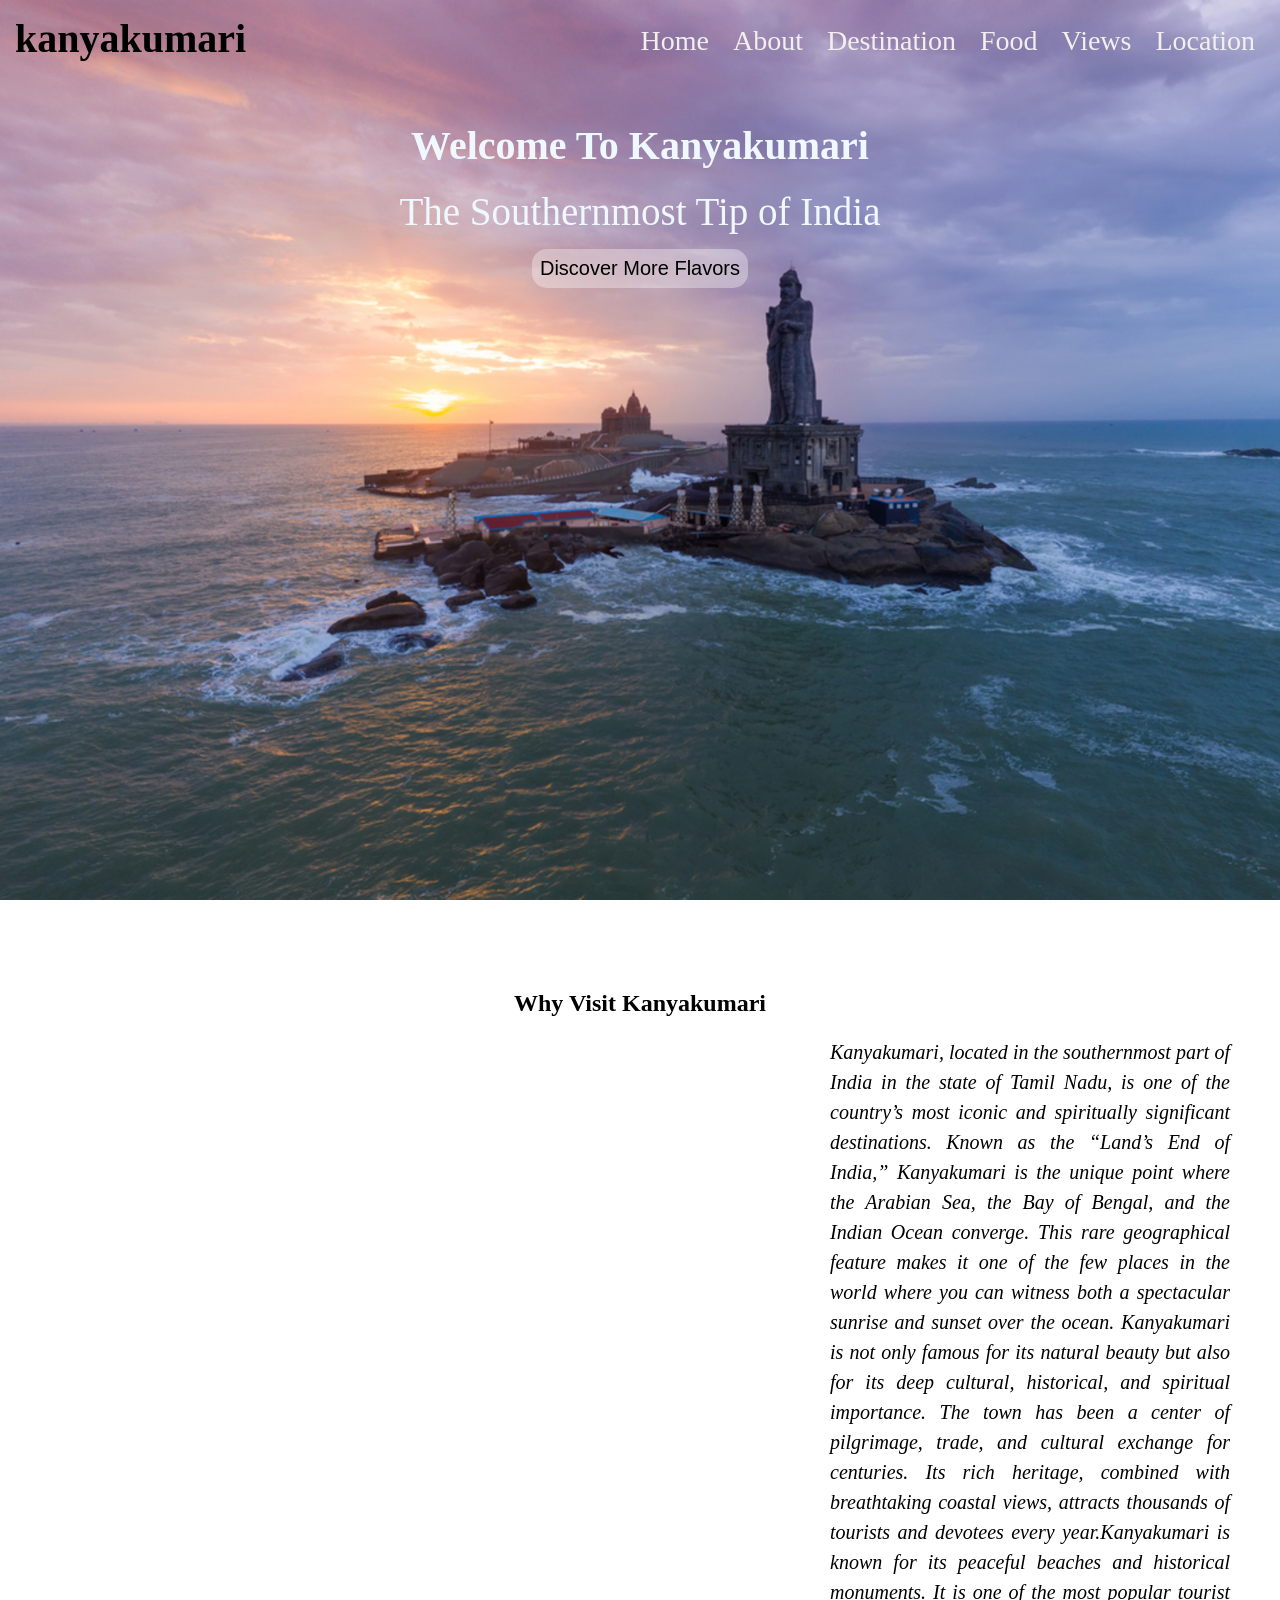
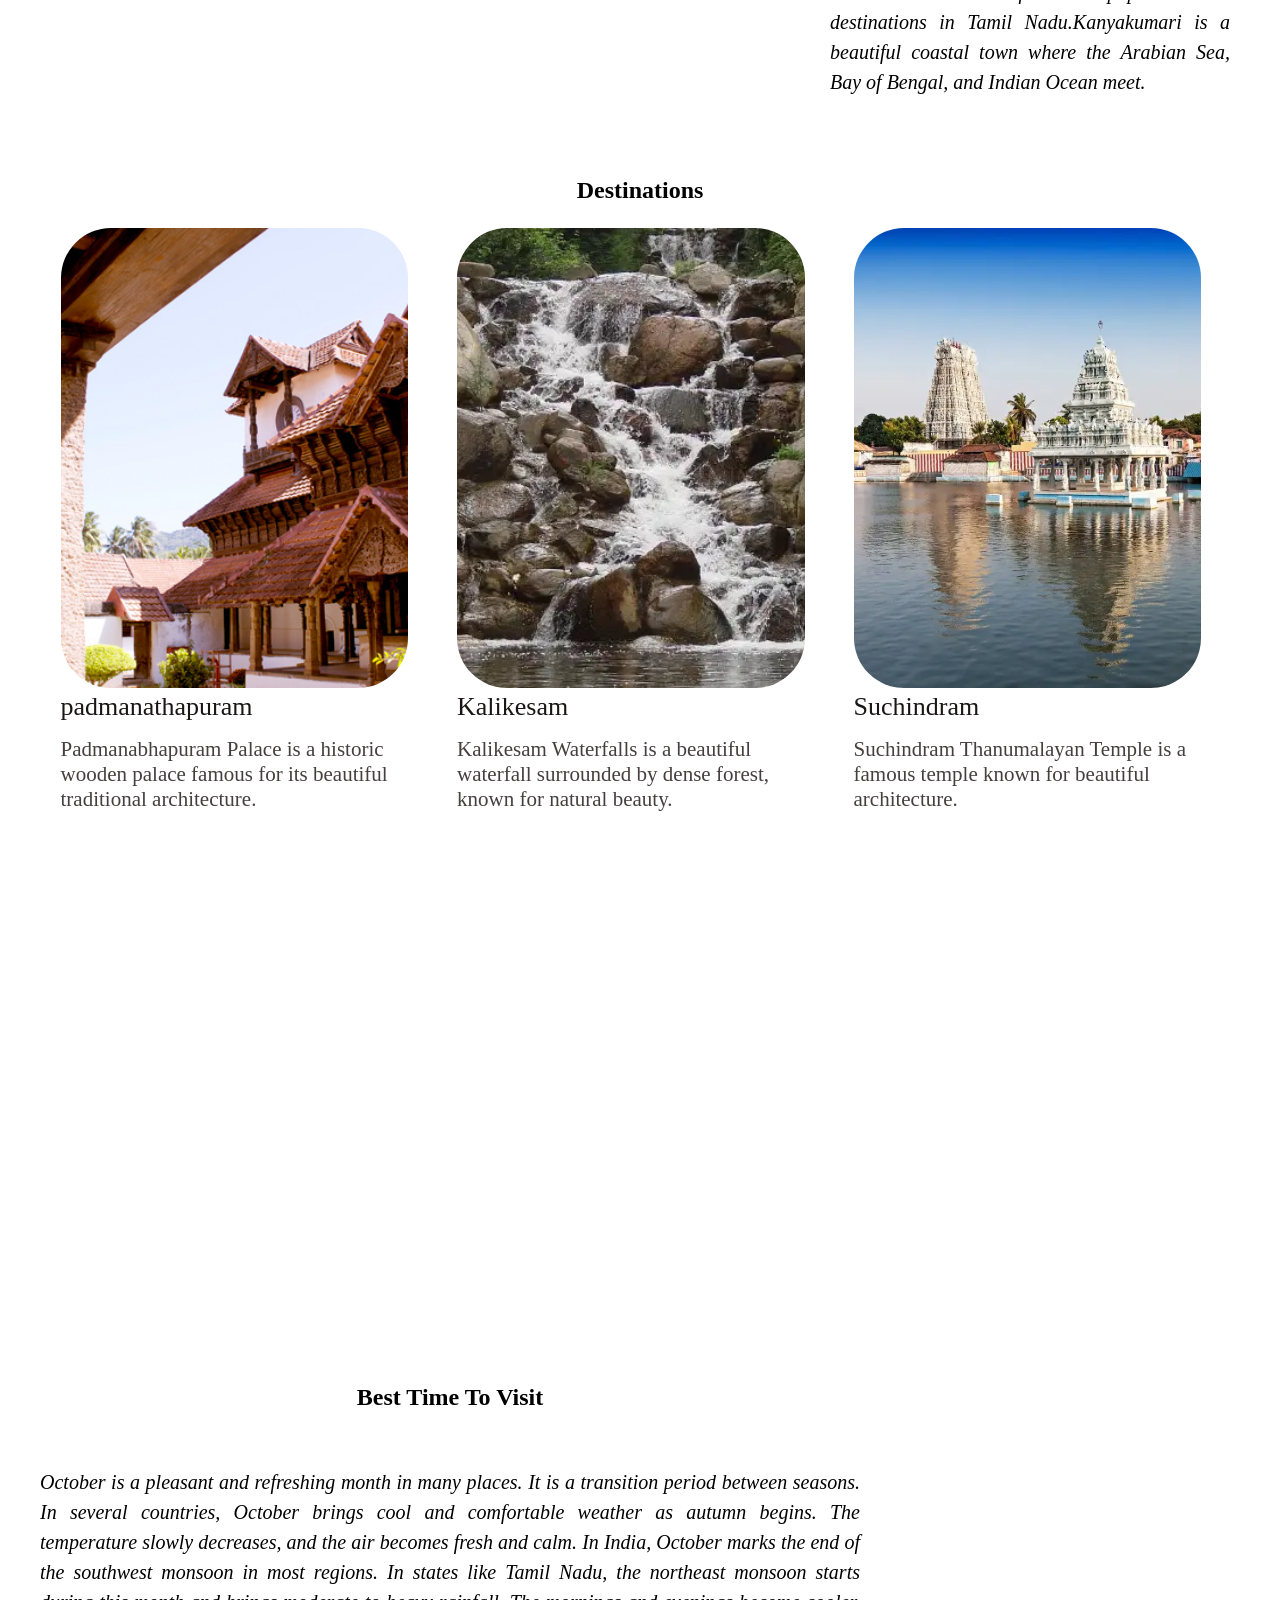
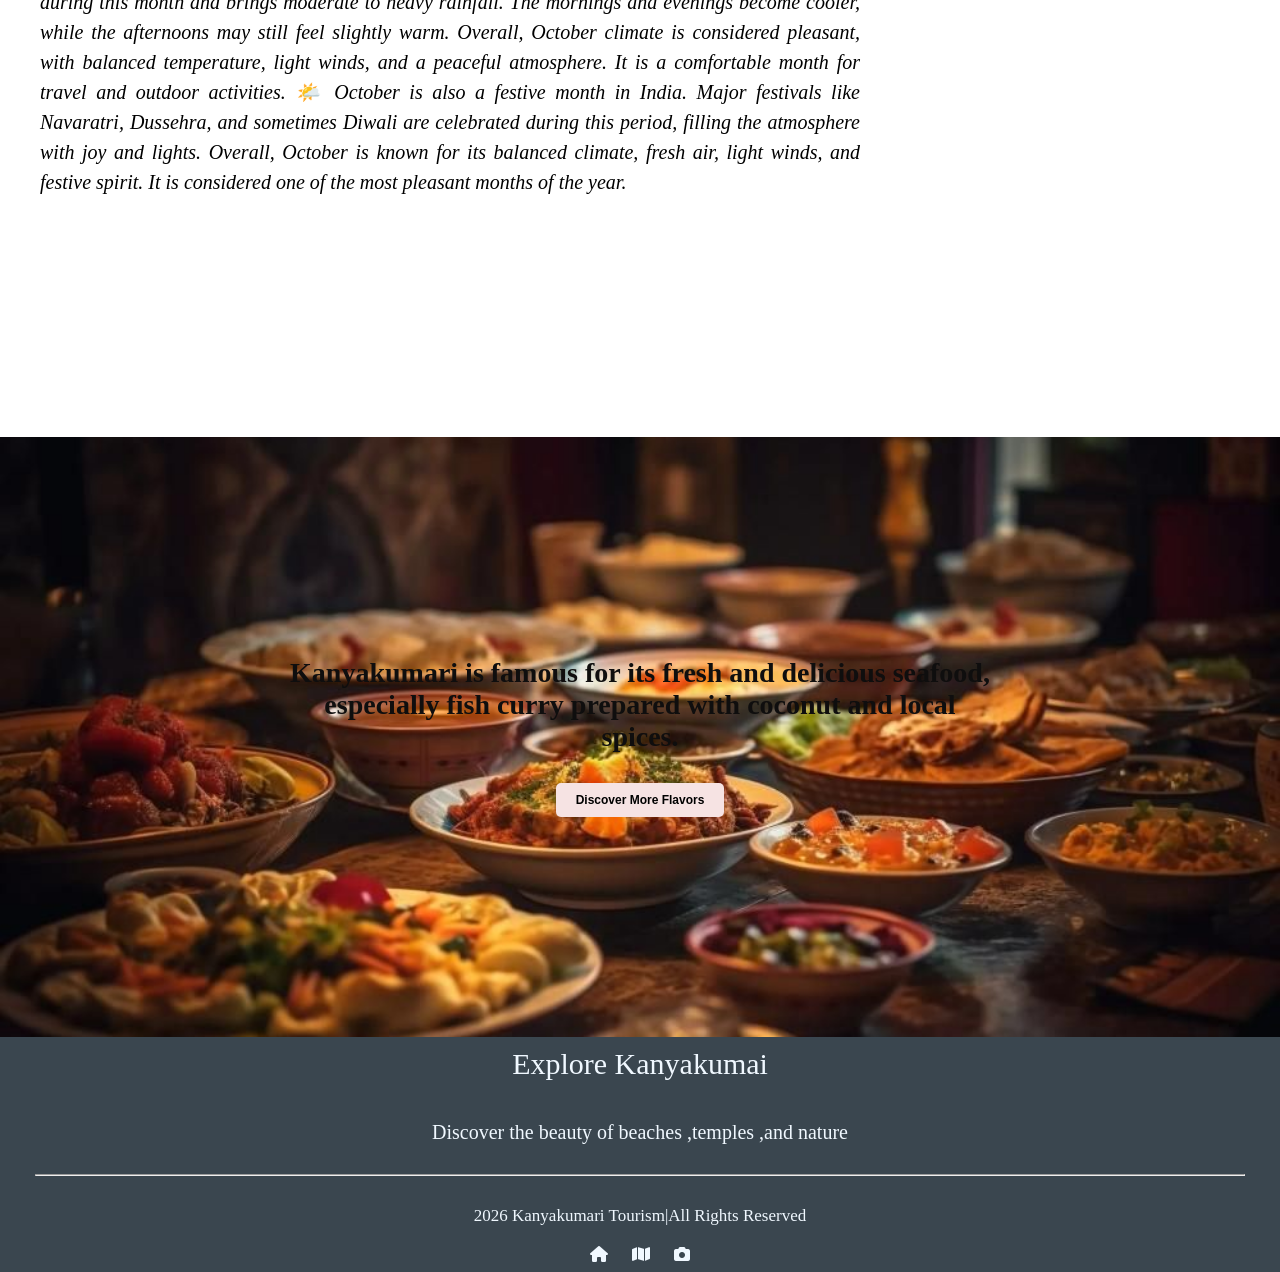
==== frontend/index.html @ 0c9edf70 "first commit" ====
<!DOCTYPE html>
<html lang="en">

<head>
    <meta charset="UTF-8">
    <meta name="viewport" content="width=device-width, initial-scale=1.0">
    <title>Native</title>
    <link rel="stylesheet" href="./index.css">
    <link rel="stylesheet" href="https://cdnjs.cloudflare.com/ajax/libs/font-awesome/6.5.0/css/all.min.css">
    <link href="https://unpkg.com/aos@2.3.1/dist/aos.css" rel="stylesheet">
    <script src="https://unpkg.com/aos@2.3.1/dist/aos.js"></script>
</head>

<body>
    <section class="sec-hero">
        <nav class="navbar">

            <div>

                <h1>kanyakumari</h1>
            </div>

            <div>

                <input type="checkbox" id="check" />

                <label for="check" class="checking">
                    <i class="fas fa-bars"></i>

                </label>


                <ul>
                    <a href="./native.html">
                        <li>Home</li>
                    </a>
                    <a href="./about.html">
                        <li>About</li>
                    </a>
                    <a href="./destination.html">
                        <li>Destination</li>
                    </a>
                    <a href="./food.html">
                        <li>Food</li>
                    </a>
                    <a href="./gallery.html">
                        <li>Views</li>
                    </a>
                    <a href="./location.html">
                        <li>Location</li>
                    </a>
                </ul>


            </div>
        </nav>


        <div class="content">
            <h1>Welcome To Kanyakumari</h1>
            <p>The Southernmost Tip of India</p>
            <!-- <button href="#cover">Explore Your Visit</button> -->
            <a href="./gallery.html"><button>Discover More Flavors</button></a>
        </div>

    </section>
    <section class="sec-about">
        <div class="about">
            <h1 class="heading">Why Visit Kanyakumari</h1>
        </div>
        <div class="ff">
            <div class="vdeo" data-aos="fade-right">
                <video src="../assets/video.mp4" autoplay muted loop></video>
            </div>
            <div class="para" data-aos="fade-left">
                <p>Kanyakumari, located in the southernmost part of India in the state of Tamil Nadu, is
                    one of the
                    country’s most iconic and spiritually significant destinations. Known as the “Land’s End of India,”
                    Kanyakumari is the unique point where the Arabian Sea, the Bay of Bengal, and the Indian Ocean
                    converge.
                    This rare geographical feature makes it one of the few places in the world where you can witness
                    both a
                    spectacular sunrise and sunset over the ocean.

                    Kanyakumari is not only famous for its natural beauty but also for its deep cultural, historical,
                    and
                    spiritual importance. The town has been a center of pilgrimage, trade, and cultural exchange for
                    centuries. Its rich heritage, combined with breathtaking coastal views, attracts thousands of
                    tourists
                    and devotees every year.Kanyakumari is known for its peaceful beaches and historical monuments.

                    It is one of the most popular tourist destinations in Tamil Nadu.Kanyakumari is a beautiful coastal
                    town where the Arabian Sea, Bay of Bengal, and Indian Ocean meet.
                    


                </p>

            </div>
        </div>
    </section>
    <section class="section1">
        <div class="destination">
            <h1> Destinations</h1>
        </div>
        <div class="cards">
            <div class="images"data-aos="zoom-in-up">

                <img class="image" src="../assets/padmanathapuram.jpg" alt="">
                <p class="para1">padmanathapuram</p>
                <P class="para2">Padmanabhapuram Palace is a historic wooden palace famous for its beautiful traditional
                    architecture.</P>
            </div>
            <div class="images" data-aos="zoom-in-up">
                <img class="image" src="../assets/kalikesaam.webp">
                <p class="para1">Kalikesam</p>
                <P class="para2">Kalikesam Waterfalls is a beautiful waterfall surrounded by dense forest, known for
                    natural beauty.</p>

            </div>
            <div class="image-destination" data-aos="zoom-in-up">
                <img class="image" src="../assets/suchindram.webp">
                <p class="para1">Suchindram</p>
                <p class="para2">Suchindram Thanumalayan Temple is a famous temple known for beautiful architecture.</p>
            </div>
        </div>

    </section>
    <section>
        <div class="Attachment">
            <p></p>
        </div>
    </section>

    <section>
        <div class="about-visit">
            <div>
                <h1 class="para-visit">Best Time To Visit</h1>
                <p class="about-para">October is a pleasant and refreshing month in many places. It is a transition
                    period between seasons. In
                    several countries, October brings cool and comfortable weather as autumn begins. The temperature
                    slowly
                    decreases, and the air becomes fresh and calm.

                    In India, October marks the end of the southwest monsoon in most regions. In states like Tamil Nadu,
                    the
                    northeast monsoon starts during this month and brings moderate to heavy rainfall. The mornings and
                    evenings
                    become cooler, while the afternoons may still feel slightly warm.

                    Overall, October climate is considered pleasant, with balanced temperature, light winds, and a
                    peaceful
                    atmosphere. It is a comfortable month for travel and outdoor activities. 🌤️
                    October is also a festive month in India. Major festivals like Navaratri, Dussehra, and sometimes
                    Diwali are celebrated during this period, filling the atmosphere with joy and lights.

                    Overall, October is known for its balanced climate, fresh air, light winds, and festive spirit. It
                    is considered one of the most pleasant months of the year.</p>
            </div>
            <div class="img-visiter" data-aos="flip-right">
                <img class="img-visit" src="../assets/october.webp">
            </div>
        </div>

    </section>
    <div class="background">
        <p class="background-about">Kanyakumari is famous for its fresh and delicious seafood, especially fish curry
            prepared with coconut and local spices. </p>
        <a href="./food.html"><button class="buttons">Discover More Flavors</button></a>

    </div>

    <section class="lastsection">
        <div>
            <p class="footer-main1">Explore Kanyakumai</p>
            <p class="footer-main2">Discover the beauty of beaches ,temples ,and nature</p>
            
            <hr>
            <div>
                <P class="footer-main3">2026 Kanyakumari Tourism|All Rights Reserved</P>
            </div>
        </div>
        <div class="icons">
            <i class="fa-solid fa-house icon"></i>
            <i class="fa-solid fa-map icon"></i>
            <i class="fa-solid fa-camera icon"></i>
        </div>
    </section>
    <script src="script.js"></script>
    <script>
        AOS.init();
    </script>

</body>

</html>
---- frontend/index.css ----
*
{
    padding: 0;
    margin: 0;
    box-sizing: border-box;
}
html,body{
  overflow-x: hidden;
  width: 100%;
}

 .navbar {
    display: flex;
    justify-content: space-between;
    /* list-style: none; */
    padding: 15px;
    color:black;

}

.navbar ul {
    list-style-type: none;
   
}    

.dashboard
{
  color: white;
}





.checking {

display: none;

}

#check {

display: none;
}



.navbar li {



display: inline-block;



padding: 10px;



font-size: 28px;
}



.navbar li:hover {
  color: #090909;
}



.navbar a {
  color: rgb(243, 239, 239);
  text-decoration: none;
  gap: 20px;
}
.navbar h1{
  font-size: 40px;
}






.sec-hero
{
    background-image:url("../assets/kk1.jpg");
    background-size: cover;      
    background-position: center;
    background-repeat: no-repeat;
    margin: 0;                
   height: 100vh;
   width: 100%; 
  

}


.content
{

  height: 100vh;
  
  justify-content: center; 
  align-items: center;      
  text-align: center;
  color: aliceblue;
  margin-top: 10px;
  
}
.content p{
  margin-top: 20px;
  font-size: 39px;
}
.content h1{
  font-size: 40px;
  margin-top: 40px;
  /* width: 700px; */
}
.content button{
  border-radius:15px;
  padding: 8px;
  margin-top: 15px;

  border-color:black;
  border-style: none;
  align-items: end;
 
  background-color:rgba(255, 255, 255, 0.336);
  font-size: 20px;

  


  
}
.heading
{
  align-items: center;
}

.about h1{
 text-align: center;
  /* margin-left: 250px; */
  margin-top: 60px;
}


.ff
{
  display: flex;
  justify-content: center;
  align-items: center;
}


.vdeo{
   width: 100%;
    height: 450px;
    margin-right: 20px;
}

 video {
    width: 750px;
    height: 100%;
    object-fit: cover;
    border-radius: 35px;
    margin-left: 10px;
}
.para
{
  font-size:20px;
  line-height:1.5;
  text-align: justify;
  
  width:100%;
  padding: 20px;
  font-style: italic;

}

.sec-about{
  
  padding: 30px;
}



.destinations
{
  
  text-align: center;
  font-size:40px;
}
.destination{
  
    margin-bottom: 24px;
    text-align: center;
}

.images {
    width: 30%;
}
.image-destination {
    width: 30%;
    
}


.image {
    width: 95%;
    height: 460px;
    object-fit: cover;
    border-radius: 50px;
}
.cards
{
  display: flex;
  
  justify-content: space-evenly;
  align-items: center;
}
.para1
{
  font-size: 26px;
  color:rgb(27, 22, 22);

}
.para2
{
  color: rgb(70, 63, 63);
  margin-top: 15px;
  font-size:21px;
}
.section1
{
  
  padding: 30px;
}
/* visittt section */
.img-visit
{
  width:100%;
  height: 80%;
  object-fit: cover;
  display: block;
  
  border-radius:15%;
  margin-top: 40px;
  
}
.about-visit
{
  display: flex;
}
 .about-para
{
  width: 900px;
  font-size: 20px;
  text-align: justify;
  line-height: 1.5;
  padding: 40px;
  font-style: italic;
} 
.img-visiter
{
  width: 800px;
  height: 670px;
  
} 
 
.para-visit
{
text-align: center;
line-height: 2.5;
}
.Attachment
{
  background-image: url("../assets/temple1.jpg");
  background-attachment: fixed;
  background-position: center;
  background-size: cover;
  background-repeat: no-repeat;
  width: 100%; 
   height: 500px;
   margin-bottom: 25px;
}
.background {
    display: flex;
    flex-direction: column;   /* paragraph & button one below another */
    justify-content: center;  /* vertical center */
    align-items: center;      /* horizontal center */
    text-align: center;       /* text center */
    
    height: 300px;            /* section height */
    background-color: #0a2a43; /* example background */
    color: white;
    margin: 0;
}

.background-about {
    max-width: 700px;
    margin-bottom: 30px;
    font-size: 28px;
    color:rgb(15, 14, 14);
    font-weight: bold;
}

.background button {
    padding: 10px 20px;
    border: none;
    background-color:rgb(246, 227, 227);
    color:black;
    font-weight: bold;
    cursor: pointer;
    border-radius: 60px;
    /* padding: 15px; */
    border-radius: 5px;
    font-size: 12px;
}

.background button:hover {
    background-color:rgb(137, 125, 125);
}
.background
{
  background-image:url("../assets/background1.jpg");
  background-position: center;
  background-repeat: no-repeat;
  background-size: cover;
  width:100%;
  height:600px;;
}

.food img
{
  width: 100%;
  height: 100%;
}
.food{
  display: flex;
  flex-direction: row;
  width: 100%;
  flex-wrap: nowrap;
  overflow-x: scroll;
  scrollbar-width: none;

}
.foods
{
  width:400px;
  height:560px;
  flex-shrink: 0;
  overflow: hidden;
  margin:20px;
  border-radius: 20px;
}
.food-about{
  text-align: center;
  margin: 50px;
}
 /* footer-section */

.footer-main1
{
  text-align: center;
  font-size: 30px;
  
  padding: 10px;
  
}
.footer-main2
{
  text-align: center;
  font-size: 20px;
  margin: 20px;
  padding: 10px;
  
  
}
.footer-main3
{
  text-align: center;
  font-size: 17px;
  padding: 10px;
  gap:10px;
  margin-top: 20px;
}

.footer-body
{
  text-align: center;
}
.footer {
    display: flex;
    justify-content: center;  
    align-items: center;       
    gap: 40px;                 

    padding: 10px 0;
    font-size: 20px;
    
}

 

.footer-main p:hover {
    color: #00bcd4;
}
.lastsection
{
   background-color:#3a464f;
  
  color:aliceblue;
  
}
.line
{
  
  border-bottom: 2px solid rgb(107, 97, 97);
  /* width:500px; */

}

 
.icons{
  text-align: center;
}
.icon
{
  margin:10px;
}
hr{

  margin-right:35px;
  margin-left: 35px;
  background-color: rgb(111, 114, 118);
}
.footer-main li{
  text-decoration: none;
  color: white;
  list-style-type: none;
}




  /* Navbar */
  @media (max-width: 768px) {
    

    .navbar {

padding: 8px;
text-align: center;

align-items: center;

font-size: 25px;
justify-content: space-between; 

}

.navbar h1{

font-size: 27px;

}

.navbar ul{
  display: none;
}



.checking {
display: block;

}



#check:checked ~ ul {
display: flex;
flex-direction: column;
position: fixed;
top: 70px;
left: 0px;
width: 100%;
background-color: rgb(21, 26, 21);
align-items: center;
}



.navbar a {

text-decoration: none;
}

.navbar li{
  padding: 6px 8px;
  font-size: 13px;
  display: block;
}


 .content h1 {
        font-size: 25px;
        /* width: 290px; */
    }

    .content p {
        font-size: 20px;
    }

    .content button {
        padding: 8px 16px;
        font-size: 14px;
        margin-top: 20px;
    }

    .sec-hero {
        height:400px;
        
    }




  
  
  
  .ff{
    flex-direction: column;   
    gap: 20px;
  }

  .vdeo video{
    height: 450px; 
    width: 270px;          
  }

  .para{
    width:300px;
    text-align: center;
    padding:10px;
    margin: 10px;
    
  }

  .para p{
    font-size: 15px;
    line-height: 1.6;
  }
  .heading
  {
     width:270px;
     font-size: 25px;
     align-items: center;
     margin-bottom: 30px;
  }


  .cards {
    display: flex;
    flex-direction: column;   
    align-items: center;
  }

  .images {
    width: 90%;
    margin-bottom: 20px;
    text-align: center;
  }

  .image-destination {
    width: 90%;
    margin-bottom: 20px;
    text-align: center;
  }

  .image {
    width: 100%;
    height: 220px;
    object-fit: cover;
    border-radius: 15px;
  }

  .para1 {
    font-size: 20px;
    font-weight: bold;
    margin-top: 10px;
  }

  .para2 {
    font-size: 15px;
    padding: 10px;
    line-height: 1.5;
  }

  .destination h1 {
    text-align: center;
    font-size: 24px;
    margin-bottom: 20px;
  }



  .about-visit{
    flex-direction: column;   
    align-items: center;
  }

  .img-visiter{
    width: 100%;
    height: auto;
  }
  .img-visit
  {
    margin-bottom: 20px;
    padding: 10px;
    /* height: 200px; */
  }

  .about-para{
    width: 100%;
    padding: 20px;
    font-size: 16px;
  }

  

    .nav{
        flex-direction: column;
        align-items: center;
    }

    .nav ul{
        display: flex;
        flex-direction: column;   /* 👈 column */
        align-items: center;
        gap: 15px;
        padding: 0;
    }

    .nav ul li{
        list-style: none;
    }

    .nav ul li a{
        text-decoration: none;
        color: white;
        font-size: 16px;
    }



    .background{
        
        padding: 25px 15px;
        

    }

    .background-about{
        
        font-size: 20px;
        width: 300px;
        color: white;
        
    }
    

    .background button{
        width: 60%;
        padding: 5px;
        
        font-size: 6px;
        margin-bottom: 150px;
    }
    
    .background button{
    width:200px;
  
    font-size: 12px;
}



}









  @media (min-width: 768px) and (max-width: 1024px) {

 .navbar {



padding: 8px;



text-align: center;


align-items: center;



font-size: 25px;


justify-content: space-between; 



}

.navbar h1{



font-size: 40px;

}

.navbar ul {

 display: none;


}



.checking {


display: block;



}



#check:checked ~ ul {
display: flex;
flex-direction: column;
position: fixed;
top: 70px;
left:4px;
width: 100%;
background-color: rgb(22, 27, 22);
align-items: center;
}



.navbar a {

text-decoration: none;
}

.navbar li{
  padding: 6px 8px;
  font-size: 13px;
  display: block;
}



    .content h1 {
        font-size: 40px;
          
    }

    .content p {
        font-size: 26px;
    
    }

    .content button {
        padding: 10px 20px;
        font-size: 15px;
        margin-top:20px ;
    }

    





     /* aboutt */
  
     .about  h1
     {
      padding-left:200px;
      width: 550px;
      font-size: 32px;
     }
  .sec-about .ff{
    display: flex;
    flex-direction: column;
    align-items: center;
    text-align: center;
  }

  .vdeo video{
    width: 100%;
    height: 450px;
    object-fit: cover;
  }

  .para{
    width: 100%;
    margin-top: 20px;
    line-height: 1.6;
  }


  .about-visit{
    flex-direction: column;  
    align-items: center;
  }

  .img-visiter{
    width: 90%;
    height:90%;
  }
  .img-visit
  {
    margin-bottom: 20px;
  }

  .para-visit{
    width: 100%;
    padding: 20px;
  
  }

  .heading{
    margin-bottom: 20px;
       
        
    } 

    
    .background{
        height: 300px;
        padding: 30px;
    }

    .background-about{
        width: 80%;
        font-size: 20px;
    }

    .background button{
        
        font-size: 15px;
        
    }


}
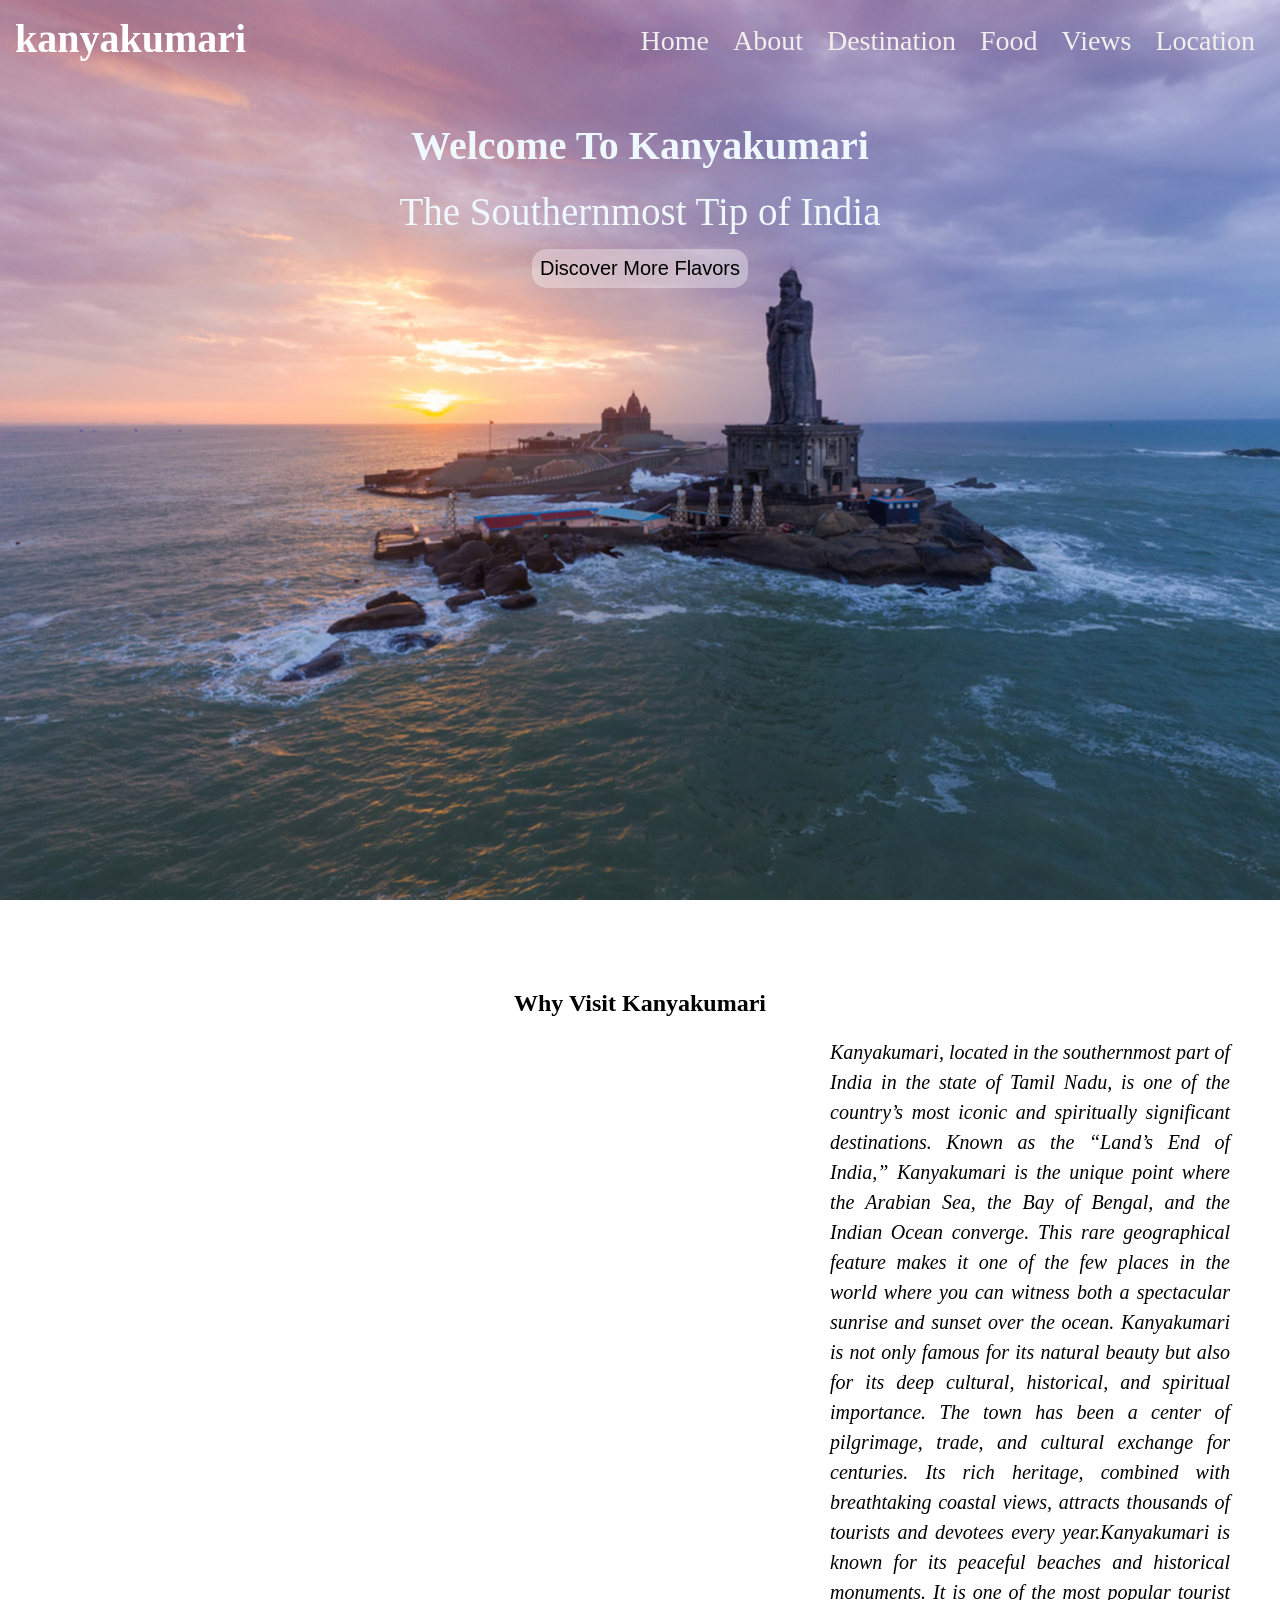
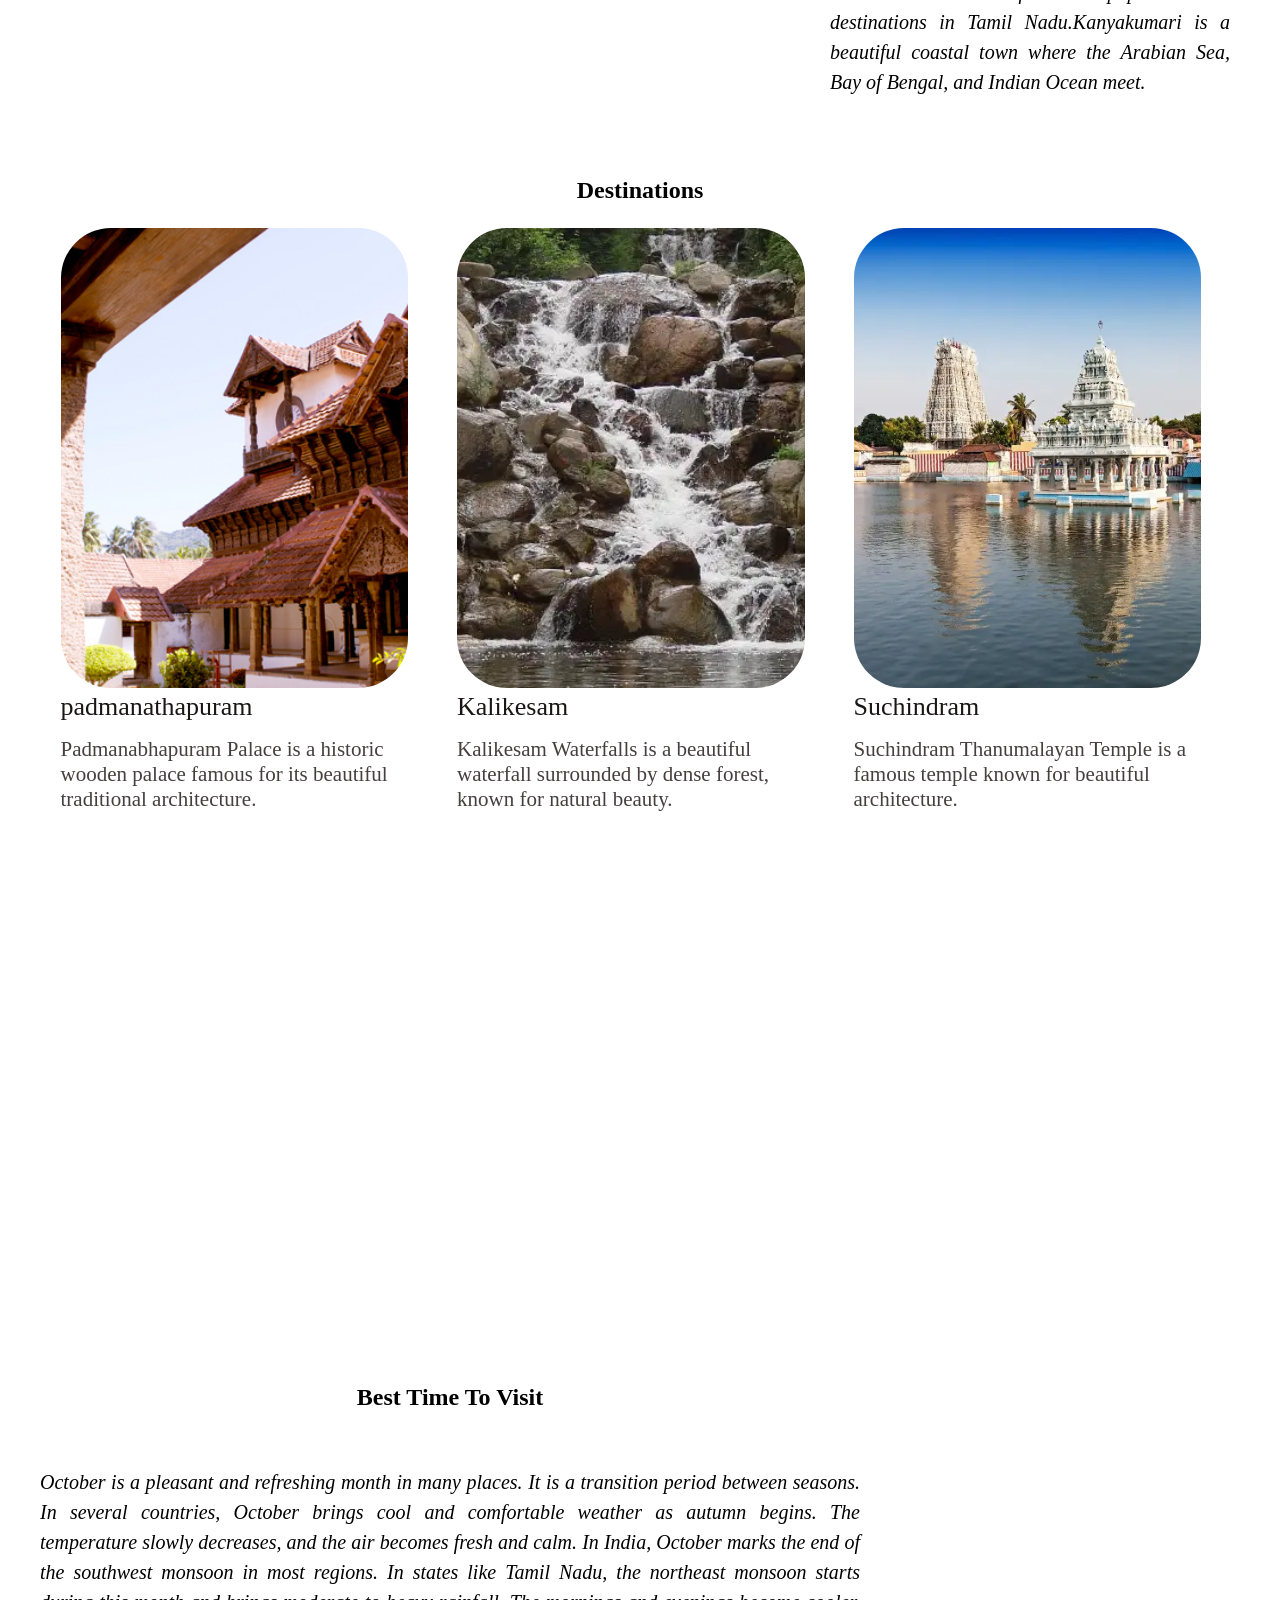
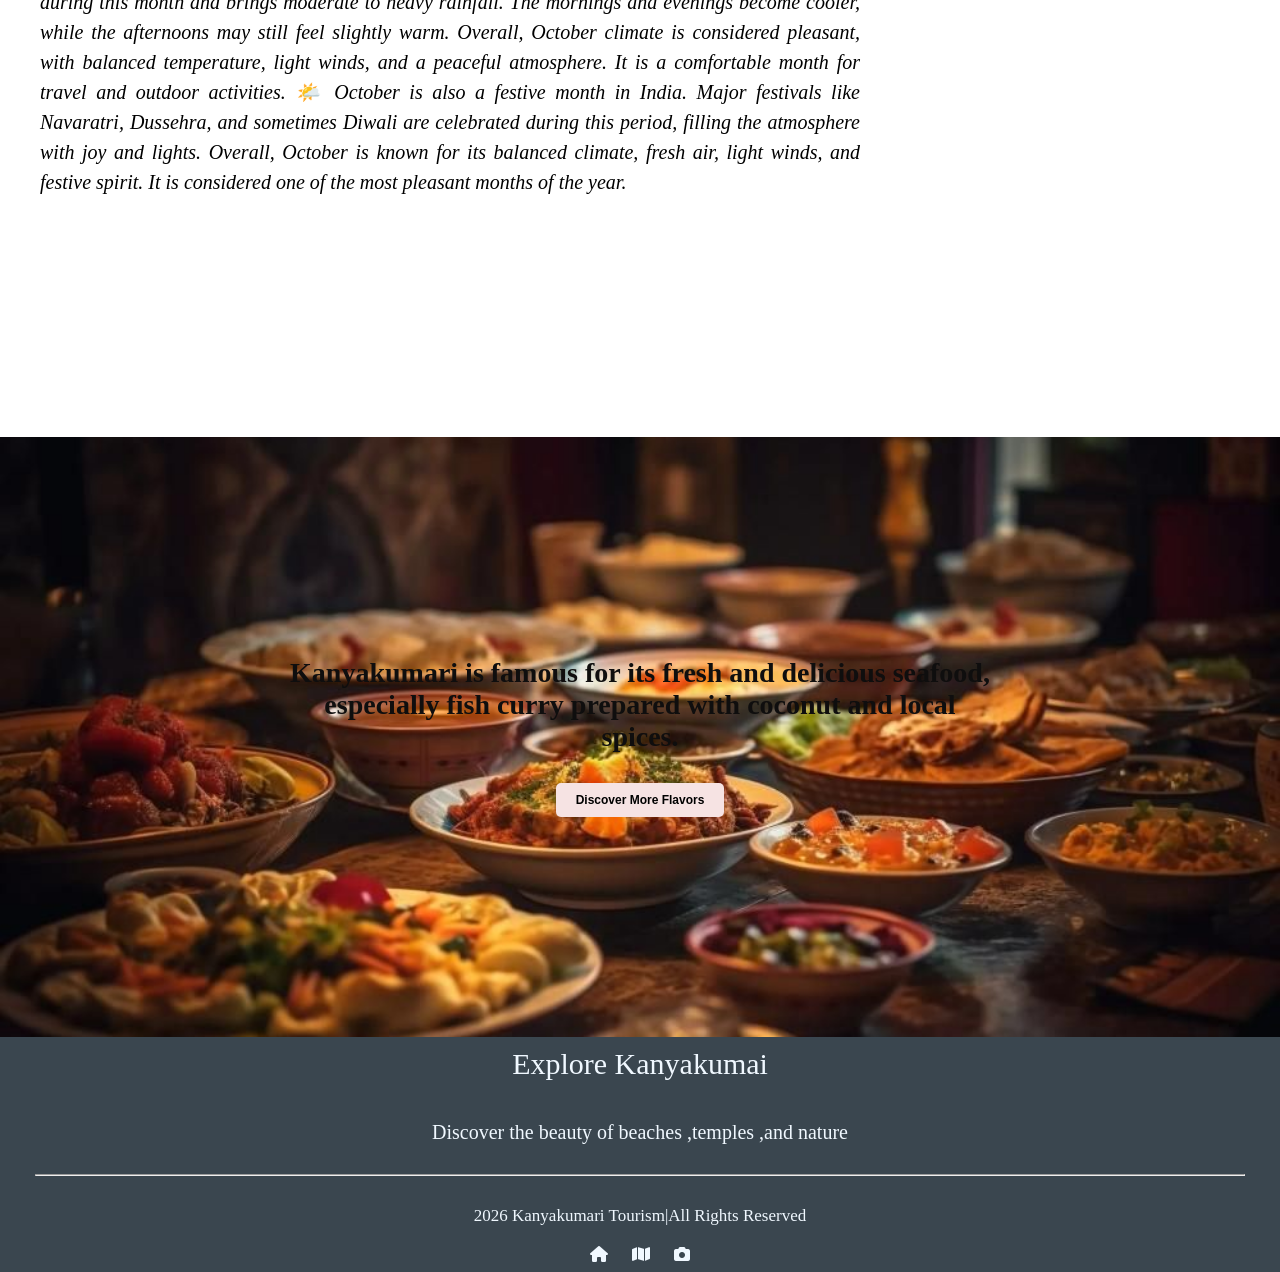
==== commit 5b353af1: "updated code" ====
--- a/frontend/index.html
+++ b/frontend/index.html
@@ -31,7 +31,7 @@
 
 
                 <ul>
-                    <a href="./native.html">
+                    <a href="./index.html">
                         <li>Home</li>
                     </a>
                     <a href="./about.html">
@@ -60,7 +60,7 @@
             <h1>Welcome To Kanyakumari</h1>
             <p>The Southernmost Tip of India</p>
             <!-- <button href="#cover">Explore Your Visit</button> -->
-            <a href="./gallery.html"><button>Discover More Flavors</button></a>
+            <a href="../frontend/assets/video.mp4"><button>Discover More Flavors</button></a>
         </div>
 
     </section>
--- a/frontend/index.css
+++ b/frontend/index.css
@@ -75,6 +75,7 @@
 }
 .navbar h1{
   font-size: 40px;
+  color: white;
 }
 
 
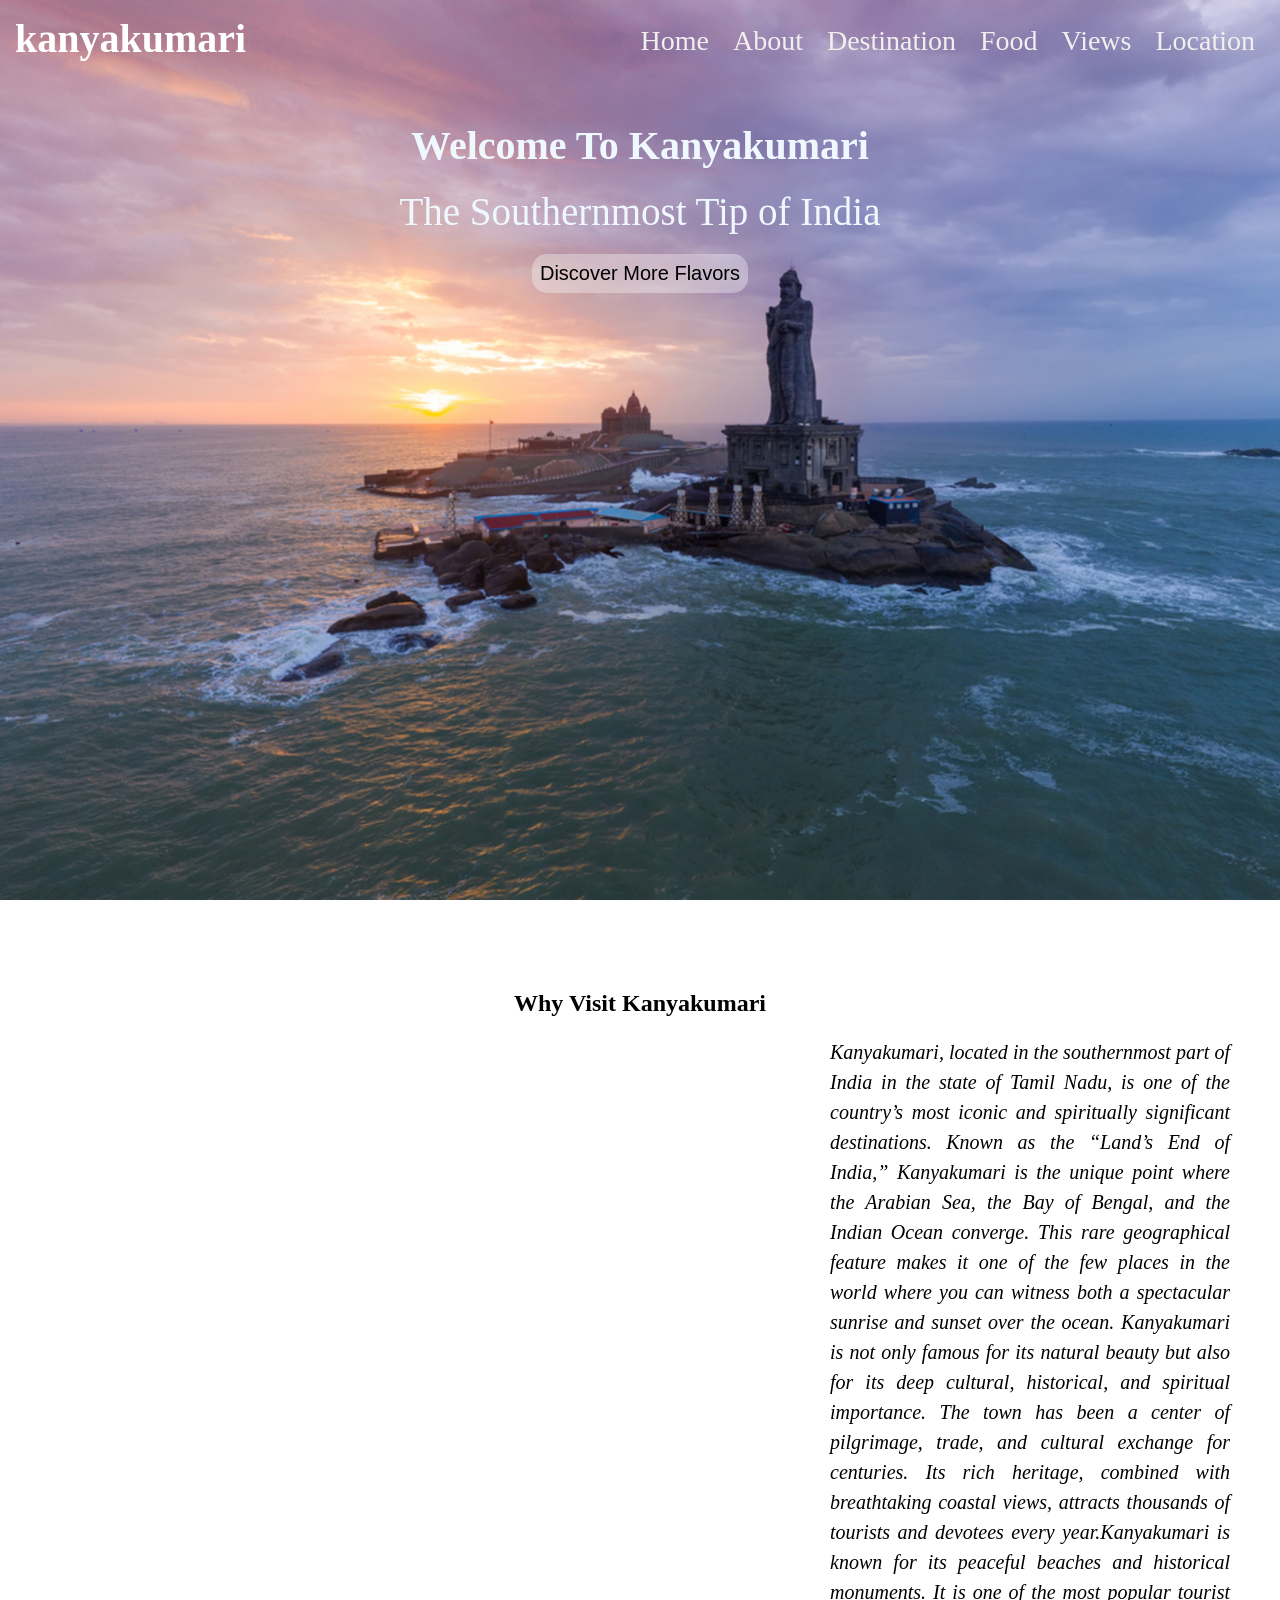
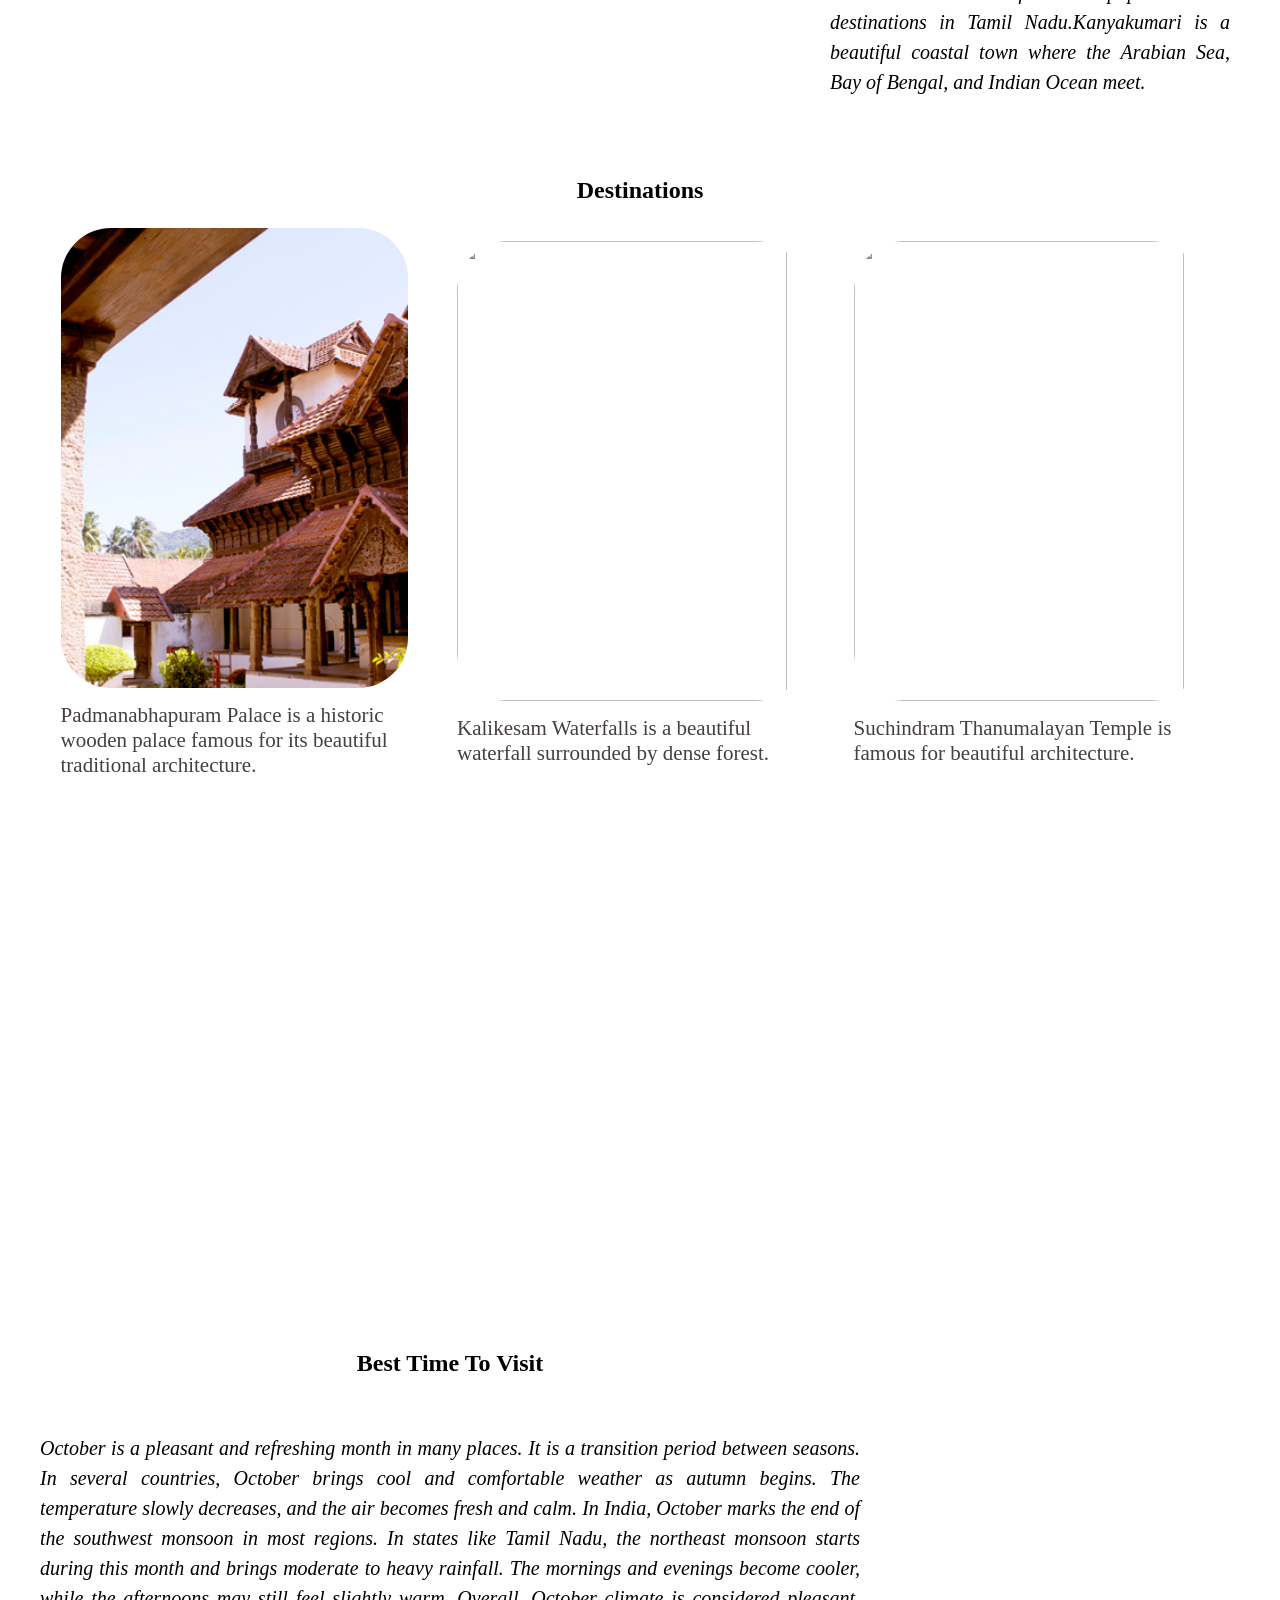
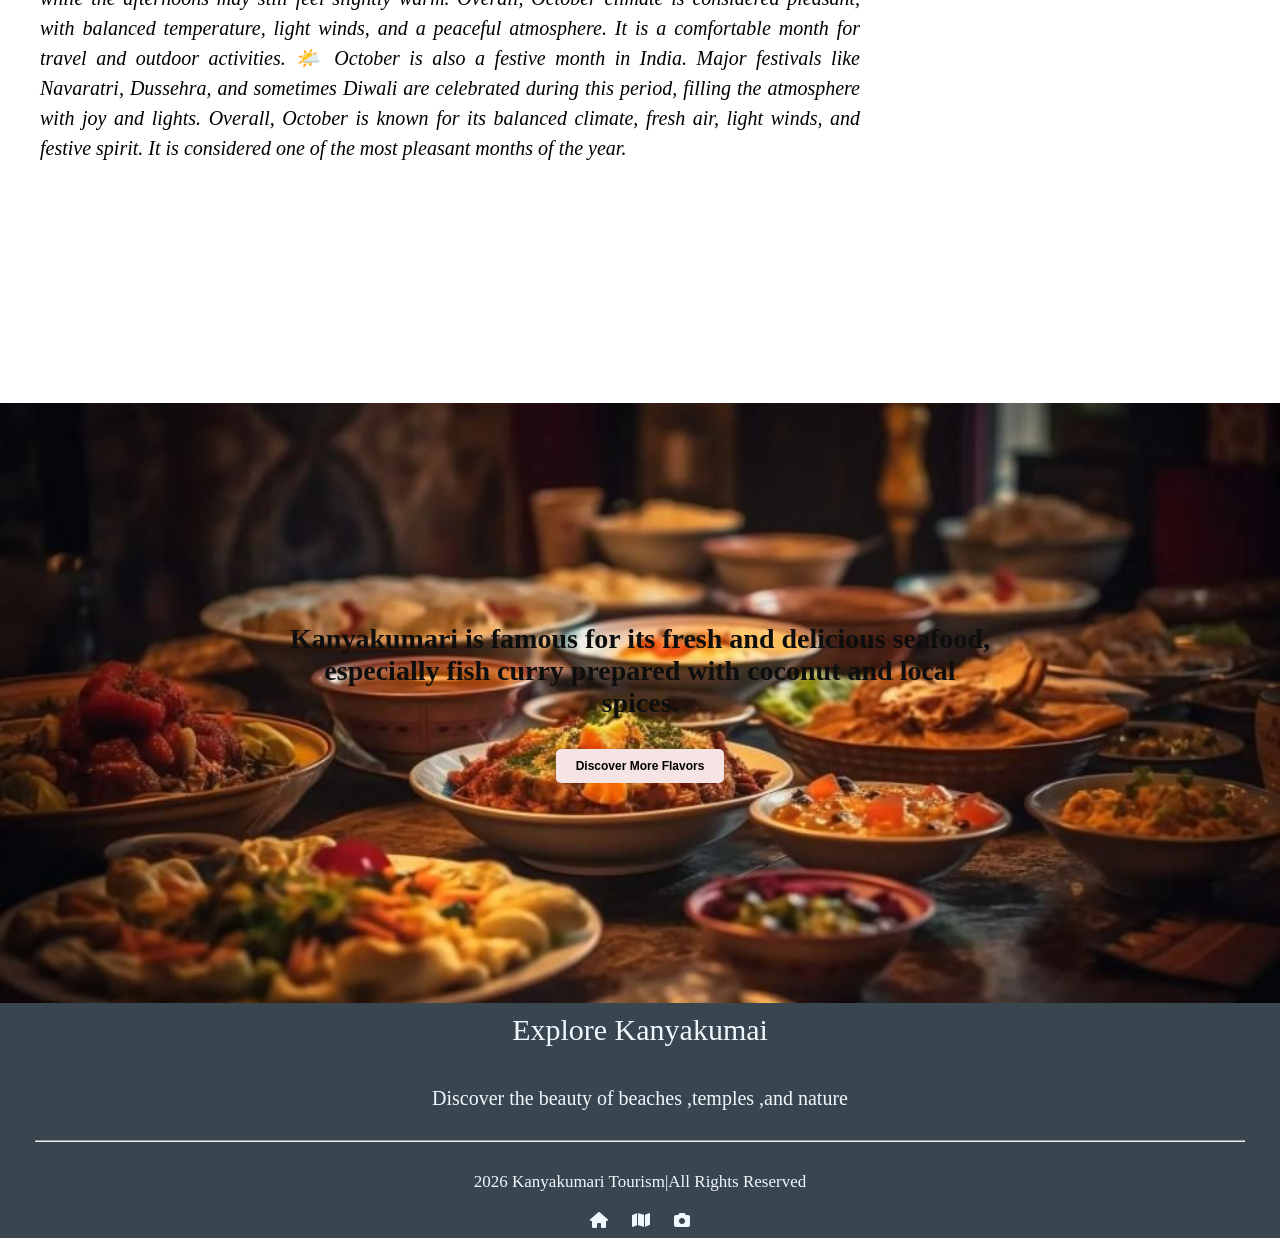
==== commit ef54ffcb: "Updated destination section" ====
--- a/frontend/index.html
+++ b/frontend/index.html
@@ -25,7 +25,7 @@
                 <input type="checkbox" id="check" />
 
                 <label for="check" class="checking">
-                    <i class="fas fa-bars"></i>
+                    <i class="fas fa-bars dashboard"></i>
 
                 </label>
 
@@ -91,7 +91,7 @@
 
                     It is one of the most popular tourist destinations in Tamil Nadu.Kanyakumari is a beautiful coastal
                     town where the Arabian Sea, Bay of Bengal, and Indian Ocean meet.
-                    
+
 
 
                 </p>
@@ -104,7 +104,7 @@
             <h1> Destinations</h1>
         </div>
         <div class="cards">
-            <div class="images"data-aos="zoom-in-up">
+            <!-- <div class="images"data-aos="zoom-in-up">
 
                 <img class="image" src="../assets/padmanathapuram.jpg" alt="">
                 <p class="para1">padmanathapuram</p>
@@ -122,7 +122,25 @@
                 <img class="image" src="../assets/suchindram.webp">
                 <p class="para1">Suchindram</p>
                 <p class="para2">Suchindram Thanumalayan Temple is a famous temple known for beautiful architecture.</p>
-            </div>
+            </div> -->
+            <div class="images" data-aos="zoom-in-up">
+                <img class="image" src="../assets/padmanathapuram.jpg">
+                <p class="para1">Padmanathapuram</p>
+                <p class="para2">Padmanabhapuram Palace is a historic wooden palace famous for its beautiful traditional
+                    architecture.</p>
+            </div>
+            <div class="images" data-aos="zoom-in-up">
+                <img class="image" src="../assets/Kalikesam.jpg">
+                <p class="para1">Kalikesam</p>
+                <p class="para2">Kalikesam Waterfalls is a beautiful waterfall surrounded by dense forest.</p>
+            </div>
+            <div class="images" data-aos="zoom-in-up">
+                <img class="image" src="../assets/suchindram.jpg">
+                <p class="para1">Suchindram</p>
+                <p class="para2">Suchindram Thanumalayan Temple is famous for beautiful architecture.</p>
+            </div>
+
+
         </div>
 
     </section>
@@ -174,7 +192,7 @@
         <div>
             <p class="footer-main1">Explore Kanyakumai</p>
             <p class="footer-main2">Discover the beauty of beaches ,temples ,and nature</p>
-            
+
             <hr>
             <div>
                 <P class="footer-main3">2026 Kanyakumari Tourism|All Rights Reserved</P>
@@ -193,4 +211,4 @@
 
 </body>
 
-</html>+</html
--- a/frontend/index.css
+++ b/frontend/index.css
@@ -17,7 +17,10 @@
     color:black;
 
 }
-
+.dashboard
+{
+  color: white;
+}
 .navbar ul {
     list-style-type: none;
    
@@ -42,7 +45,10 @@
 
 display: none;
 }
-
+.button
+{
+  margin-top: 20px;
+}
 
 
 .navbar li {
@@ -121,7 +127,7 @@
 .content button{
   border-radius:15px;
   padding: 8px;
-  margin-top: 15px;
+  margin-top: 20px;
 
   border-color:black;
   border-style: none;
@@ -135,6 +141,7 @@
 
   
 }
+
 .heading
 {
   align-items: center;
@@ -183,6 +190,35 @@
 .sec-about{
   
   padding: 30px;
+}
+
+.images{
+  position: relative;
+  overflow: hidden;
+}
+
+.image{
+  width: 100%;
+  display: block;
+}
+
+.para1{
+  position: absolute;
+  top: 50%;
+  left: 50%;
+  transform: translate(-50%, -50%);
+  
+  background: rgba(0,0,0,0.6);
+  color: white;
+  padding: 10px 20px;
+  border-radius: 5px;
+
+  opacity: 0;
+  transition: 0.3s ease;
+}
+
+.images.active .para1{
+  opacity: 1;
 }
 
 
@@ -274,6 +310,13 @@
 {
 text-align: center;
 line-height: 2.5;
+}
+.heading
+{
+  margin-top:190px;
+  align-items: center;
+  text-align: center;
+  
 }
 .Attachment
 {
@@ -557,7 +600,7 @@
   .heading
   {
      width:270px;
-     font-size: 25px;
+     font-size:35px;
      align-items: center;
      margin-bottom: 30px;
   }
@@ -602,7 +645,7 @@
 
   .destination h1 {
     text-align: center;
-    font-size: 24px;
+    font-size: 33px;
     margin-bottom: 20px;
   }
 
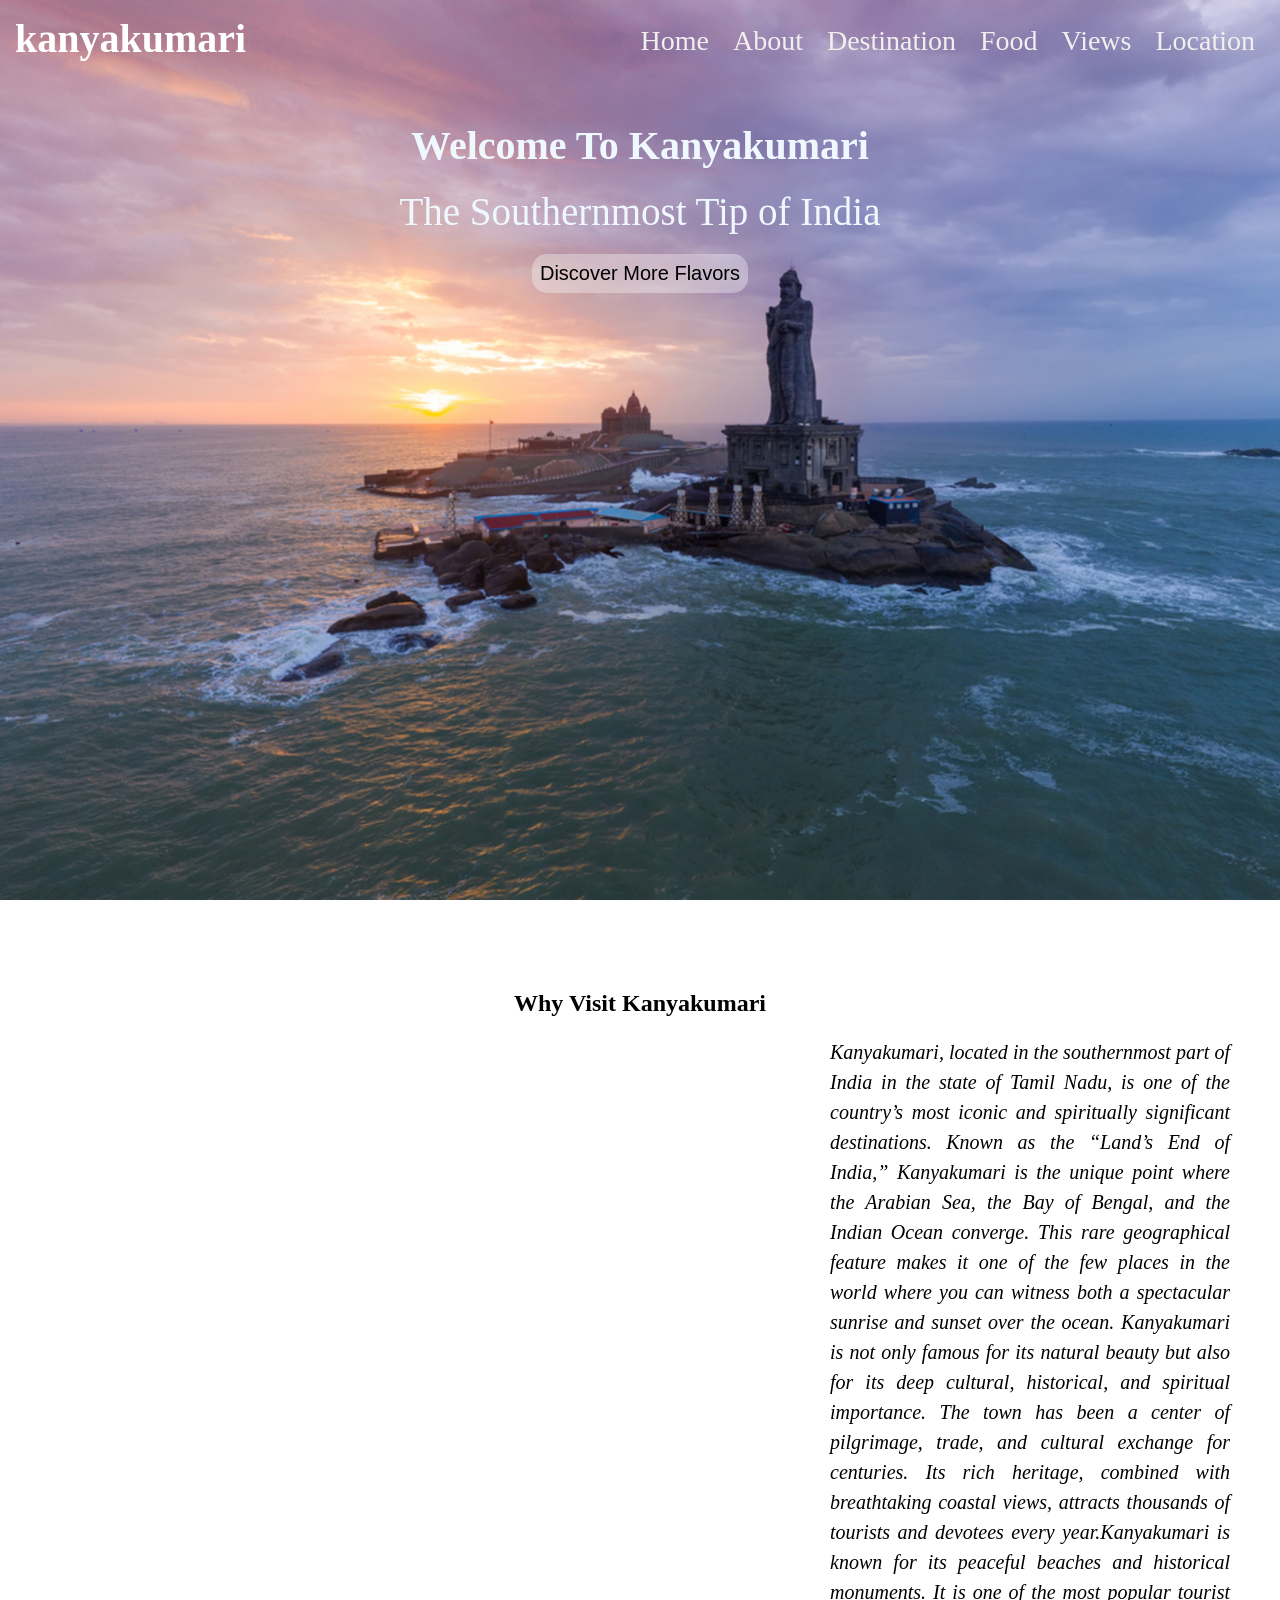
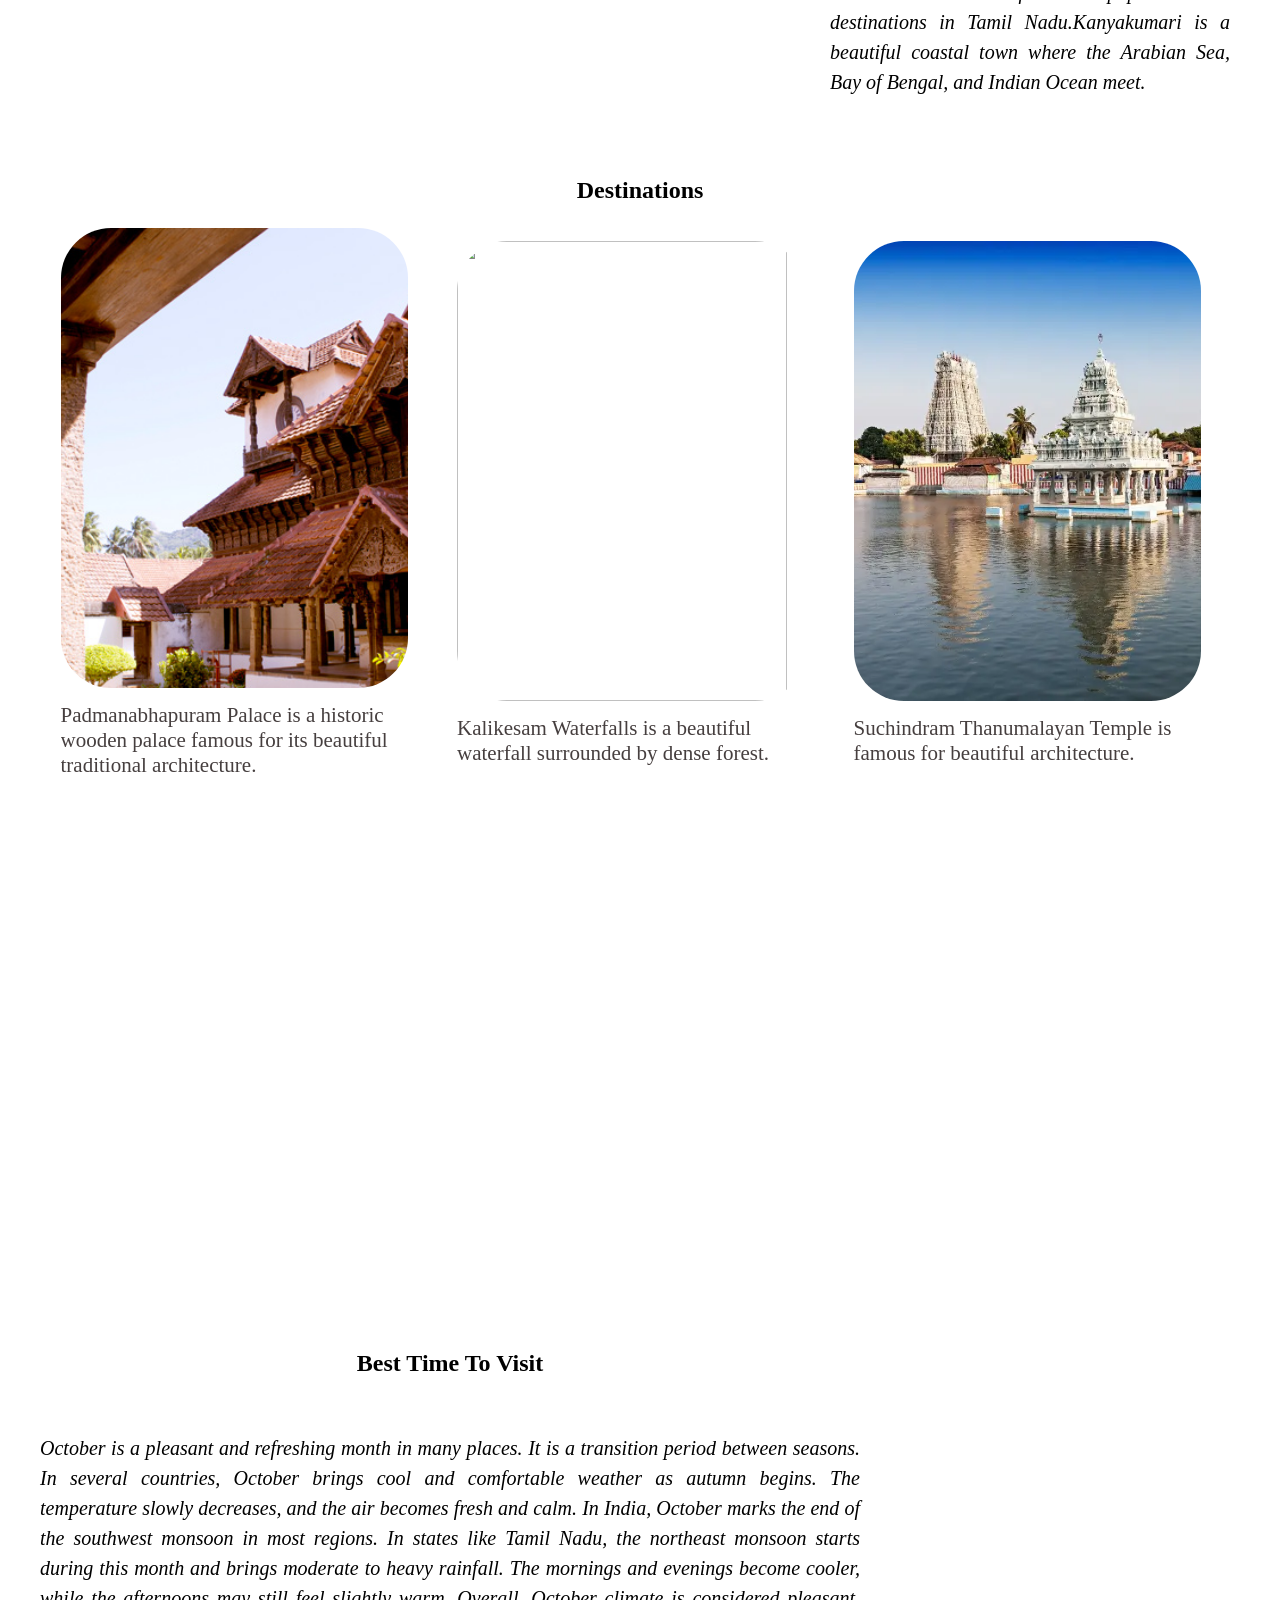
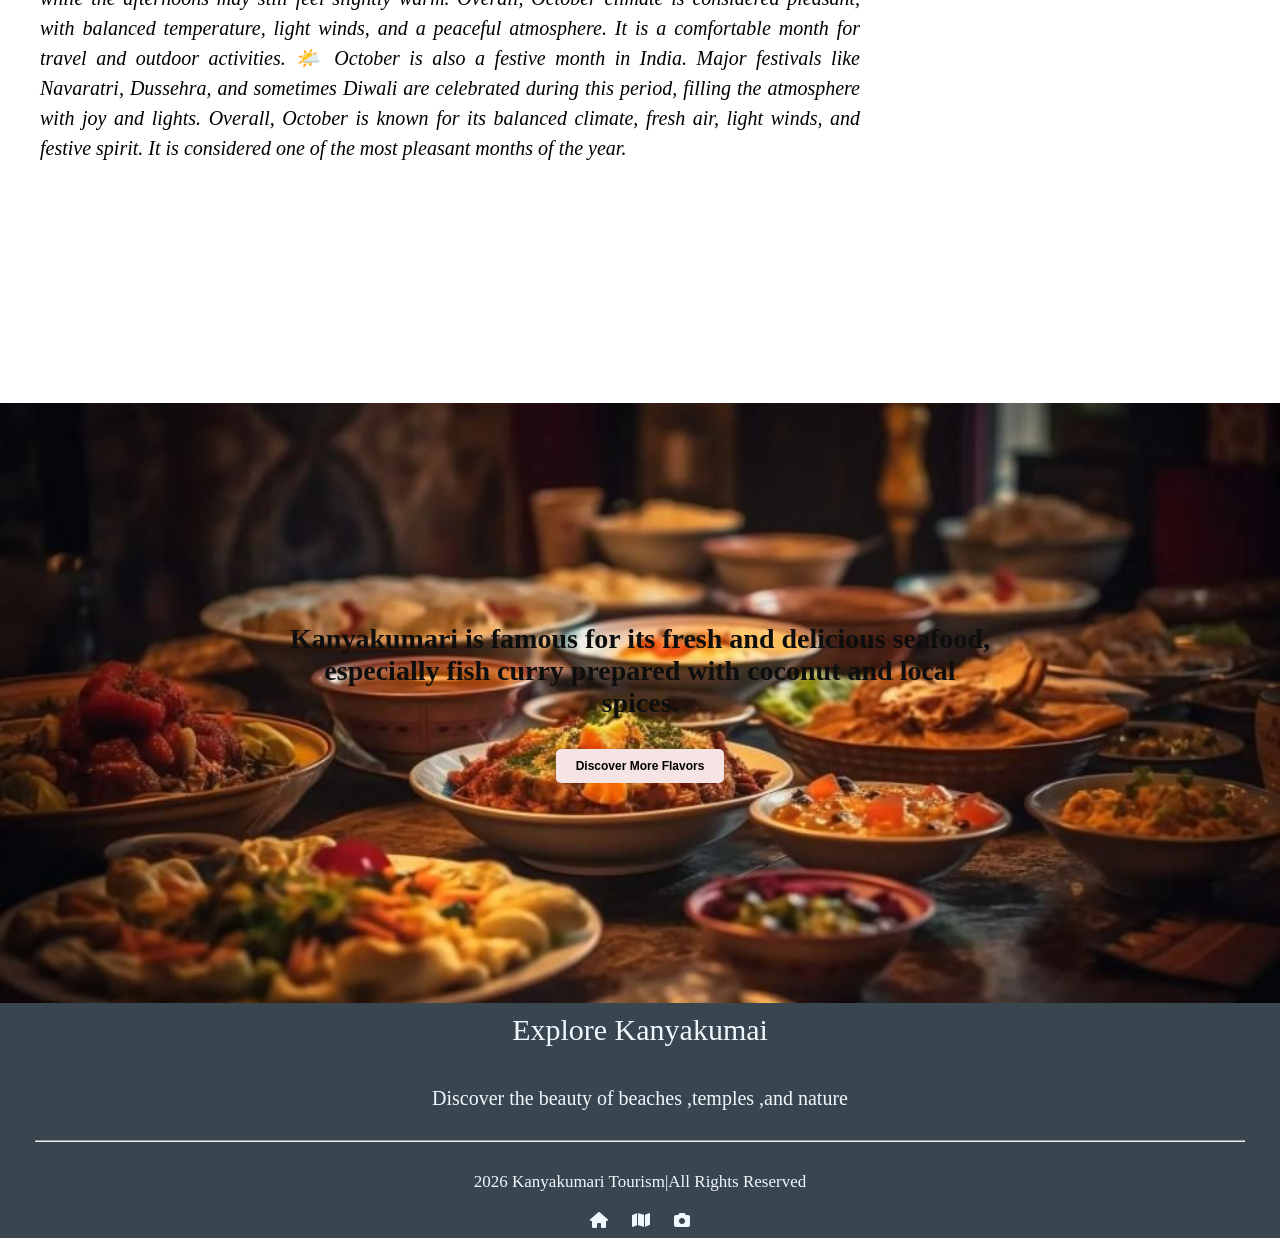
==== commit 42e9f487: "Updated destination section" ====
--- a/frontend/index.html
+++ b/frontend/index.html
@@ -130,12 +130,12 @@
                     architecture.</p>
             </div>
             <div class="images" data-aos="zoom-in-up">
-                <img class="image" src="../assets/Kalikesam.jpg">
+                <img class="image" src="../assets/Kalikesaam.webp">
                 <p class="para1">Kalikesam</p>
                 <p class="para2">Kalikesam Waterfalls is a beautiful waterfall surrounded by dense forest.</p>
             </div>
             <div class="images" data-aos="zoom-in-up">
-                <img class="image" src="../assets/suchindram.jpg">
+                <img class="image" src="../assets/suchindram.webp">
                 <p class="para1">Suchindram</p>
                 <p class="para2">Suchindram Thanumalayan Temple is famous for beautiful architecture.</p>
             </div>
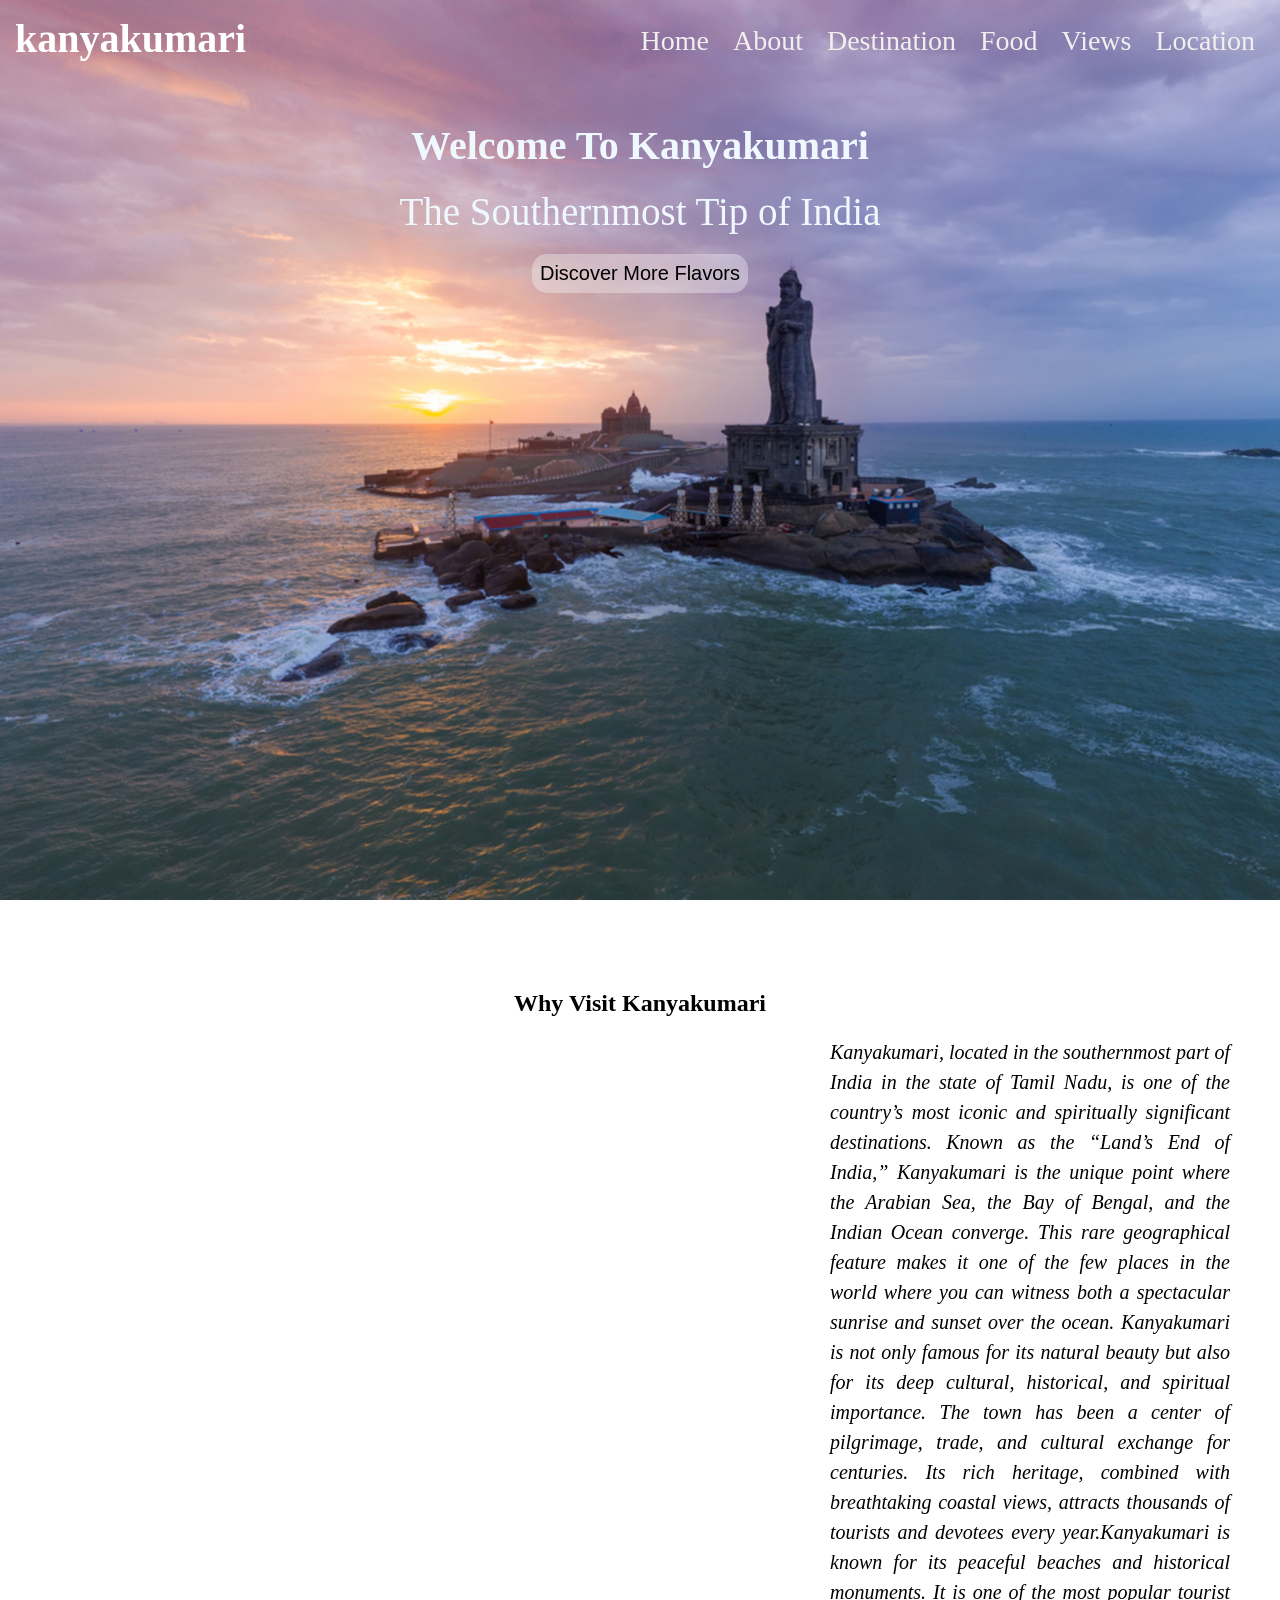
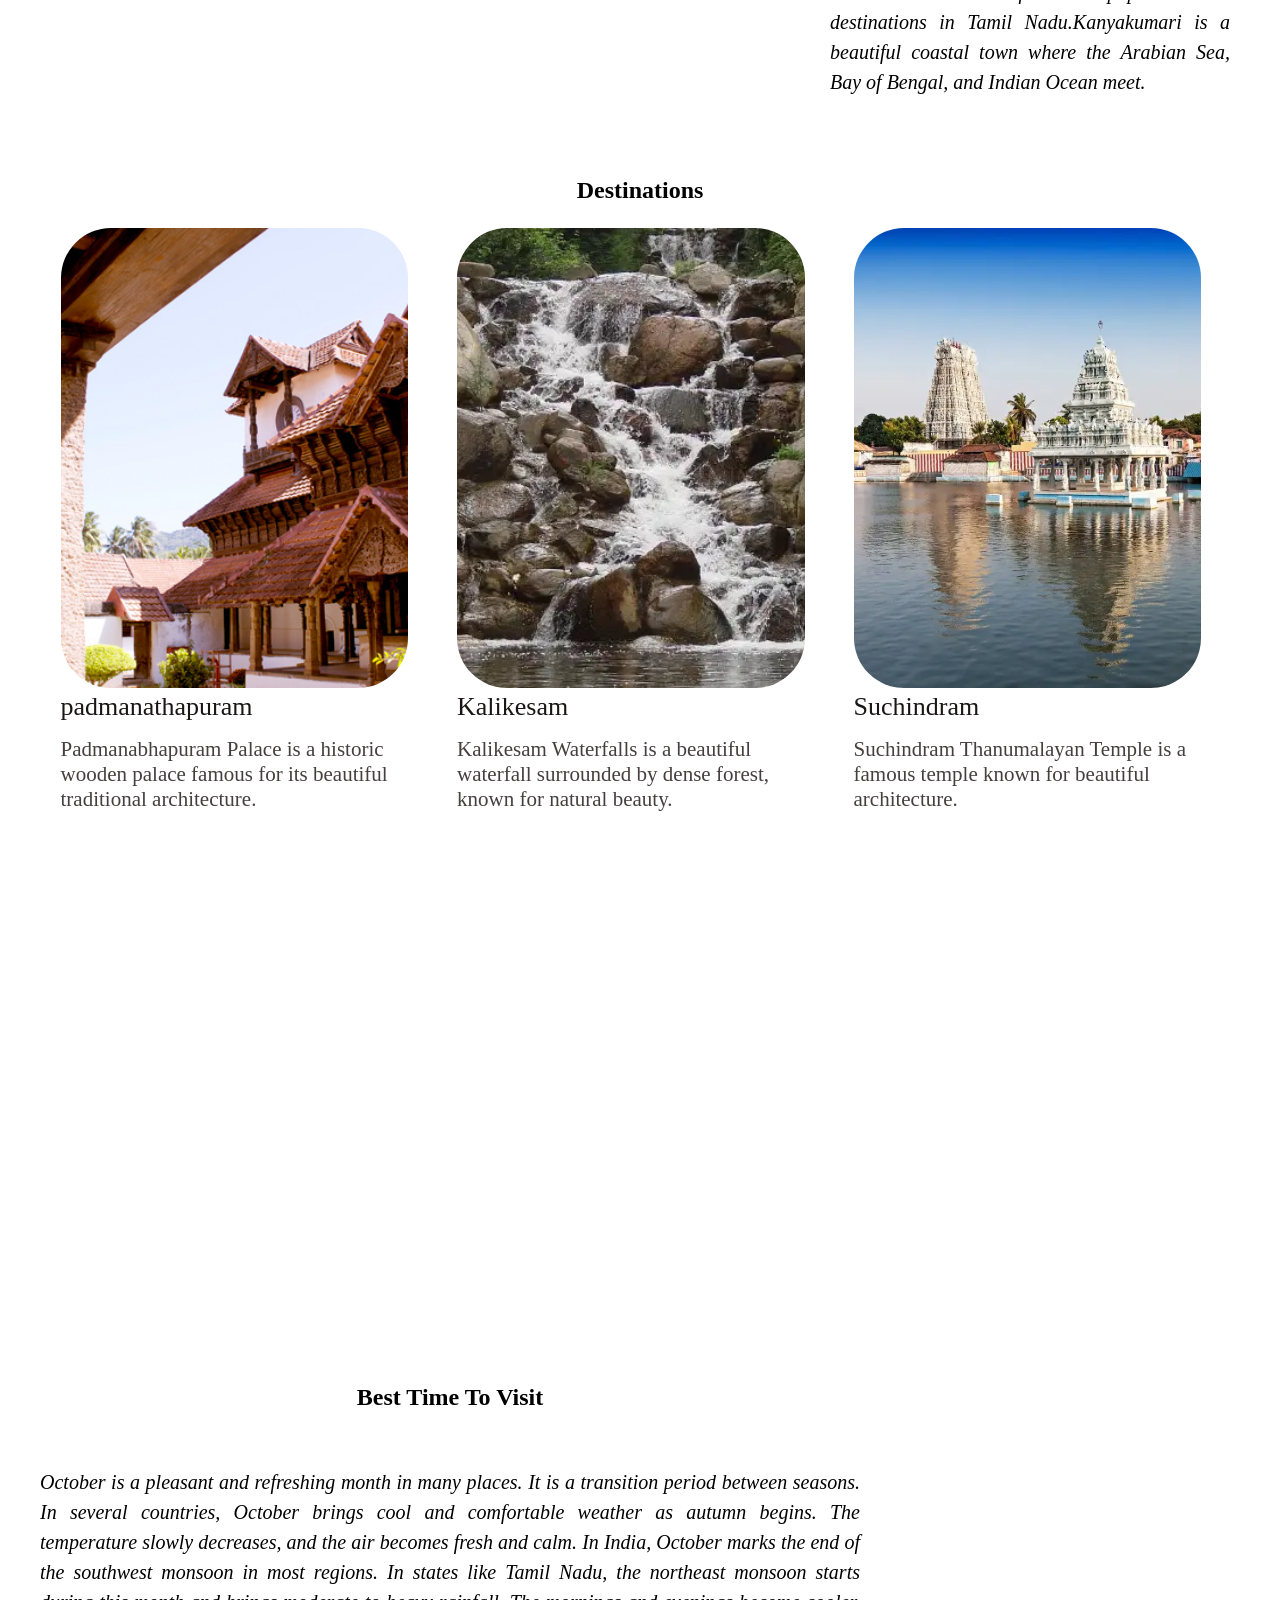
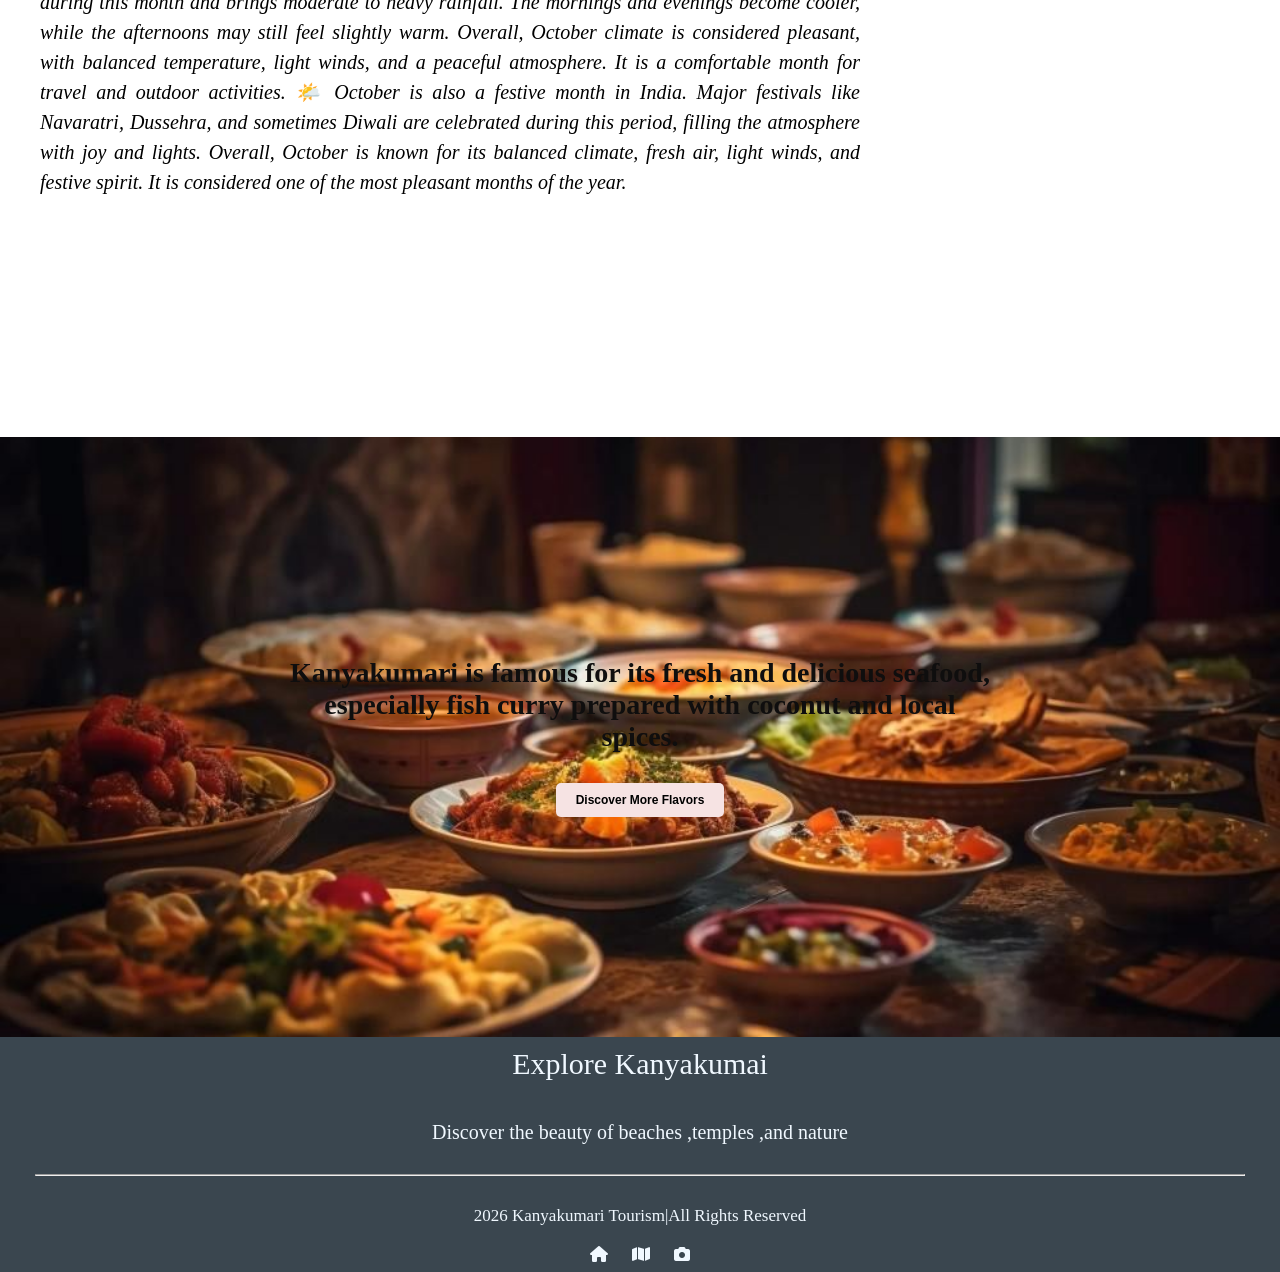
==== commit 4cb7e77f: "reupload project" ====
--- a/frontend/index.html
+++ b/frontend/index.html
@@ -104,7 +104,7 @@
             <h1> Destinations</h1>
         </div>
         <div class="cards">
-            <!-- <div class="images"data-aos="zoom-in-up">
+         <div class="images"data-aos="zoom-in-up">
 
                 <img class="image" src="../assets/padmanathapuram.jpg" alt="">
                 <p class="para1">padmanathapuram</p>
@@ -122,24 +122,8 @@
                 <img class="image" src="../assets/suchindram.webp">
                 <p class="para1">Suchindram</p>
                 <p class="para2">Suchindram Thanumalayan Temple is a famous temple known for beautiful architecture.</p>
-            </div> -->
-            <div class="images" data-aos="zoom-in-up">
-                <img class="image" src="../assets/padmanathapuram.jpg">
-                <p class="para1">Padmanathapuram</p>
-                <p class="para2">Padmanabhapuram Palace is a historic wooden palace famous for its beautiful traditional
-                    architecture.</p>
-            </div>
-            <div class="images" data-aos="zoom-in-up">
-                <img class="image" src="../assets/Kalikesaam.webp">
-                <p class="para1">Kalikesam</p>
-                <p class="para2">Kalikesam Waterfalls is a beautiful waterfall surrounded by dense forest.</p>
-            </div>
-            <div class="images" data-aos="zoom-in-up">
-                <img class="image" src="../assets/suchindram.webp">
-                <p class="para1">Suchindram</p>
-                <p class="para2">Suchindram Thanumalayan Temple is famous for beautiful architecture.</p>
-            </div>
-
+            </div> 
+             
 
         </div>
 
@@ -204,7 +188,7 @@
             <i class="fa-solid fa-camera icon"></i>
         </div>
     </section>
-    <script src="script.js"></script>
+    <script src="destination.js"></script>
     <script>
         AOS.init();
     </script>
--- a/frontend/index.css
+++ b/frontend/index.css
@@ -192,34 +192,6 @@
   padding: 30px;
 }
 
-.images{
-  position: relative;
-  overflow: hidden;
-}
-
-.image{
-  width: 100%;
-  display: block;
-}
-
-.para1{
-  position: absolute;
-  top: 50%;
-  left: 50%;
-  transform: translate(-50%, -50%);
-  
-  background: rgba(0,0,0,0.6);
-  color: white;
-  padding: 10px 20px;
-  border-radius: 5px;
-
-  opacity: 0;
-  transition: 0.3s ease;
-}
-
-.images.active .para1{
-  opacity: 1;
-}
 
 
 
